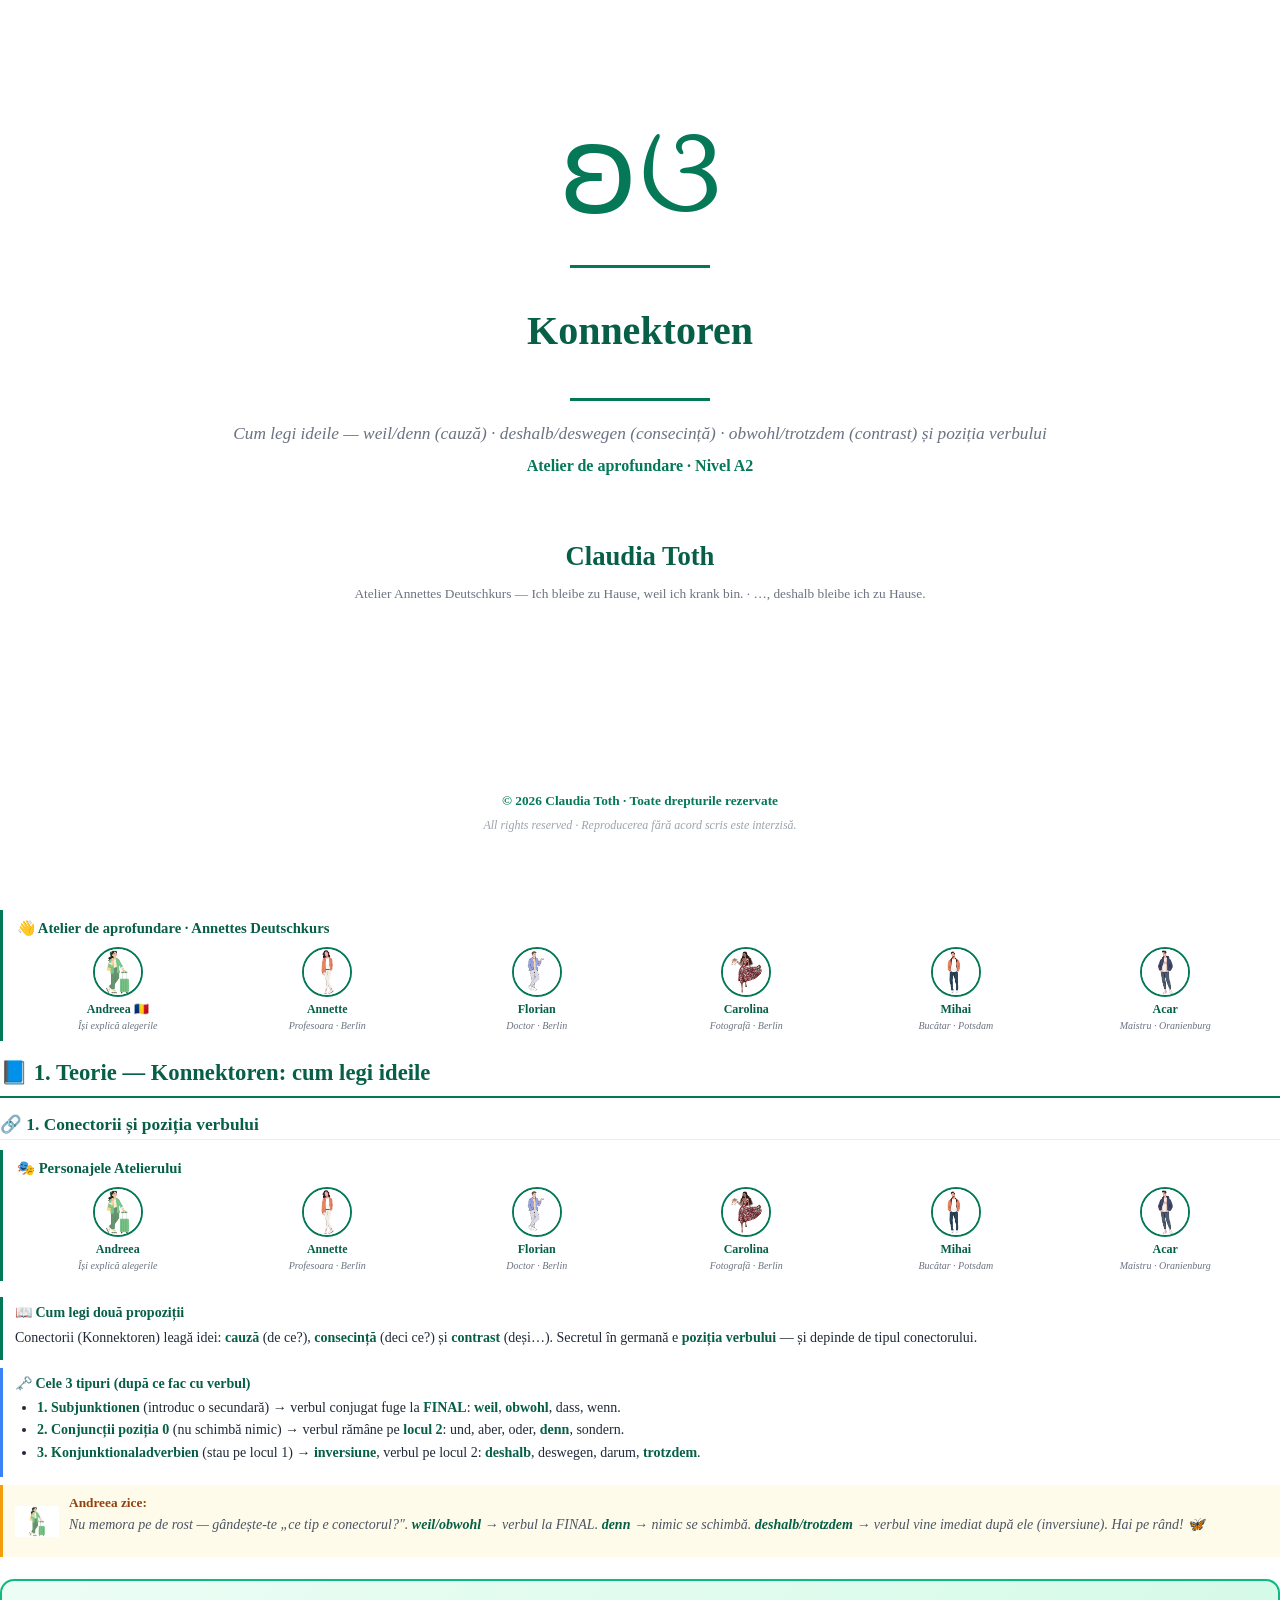
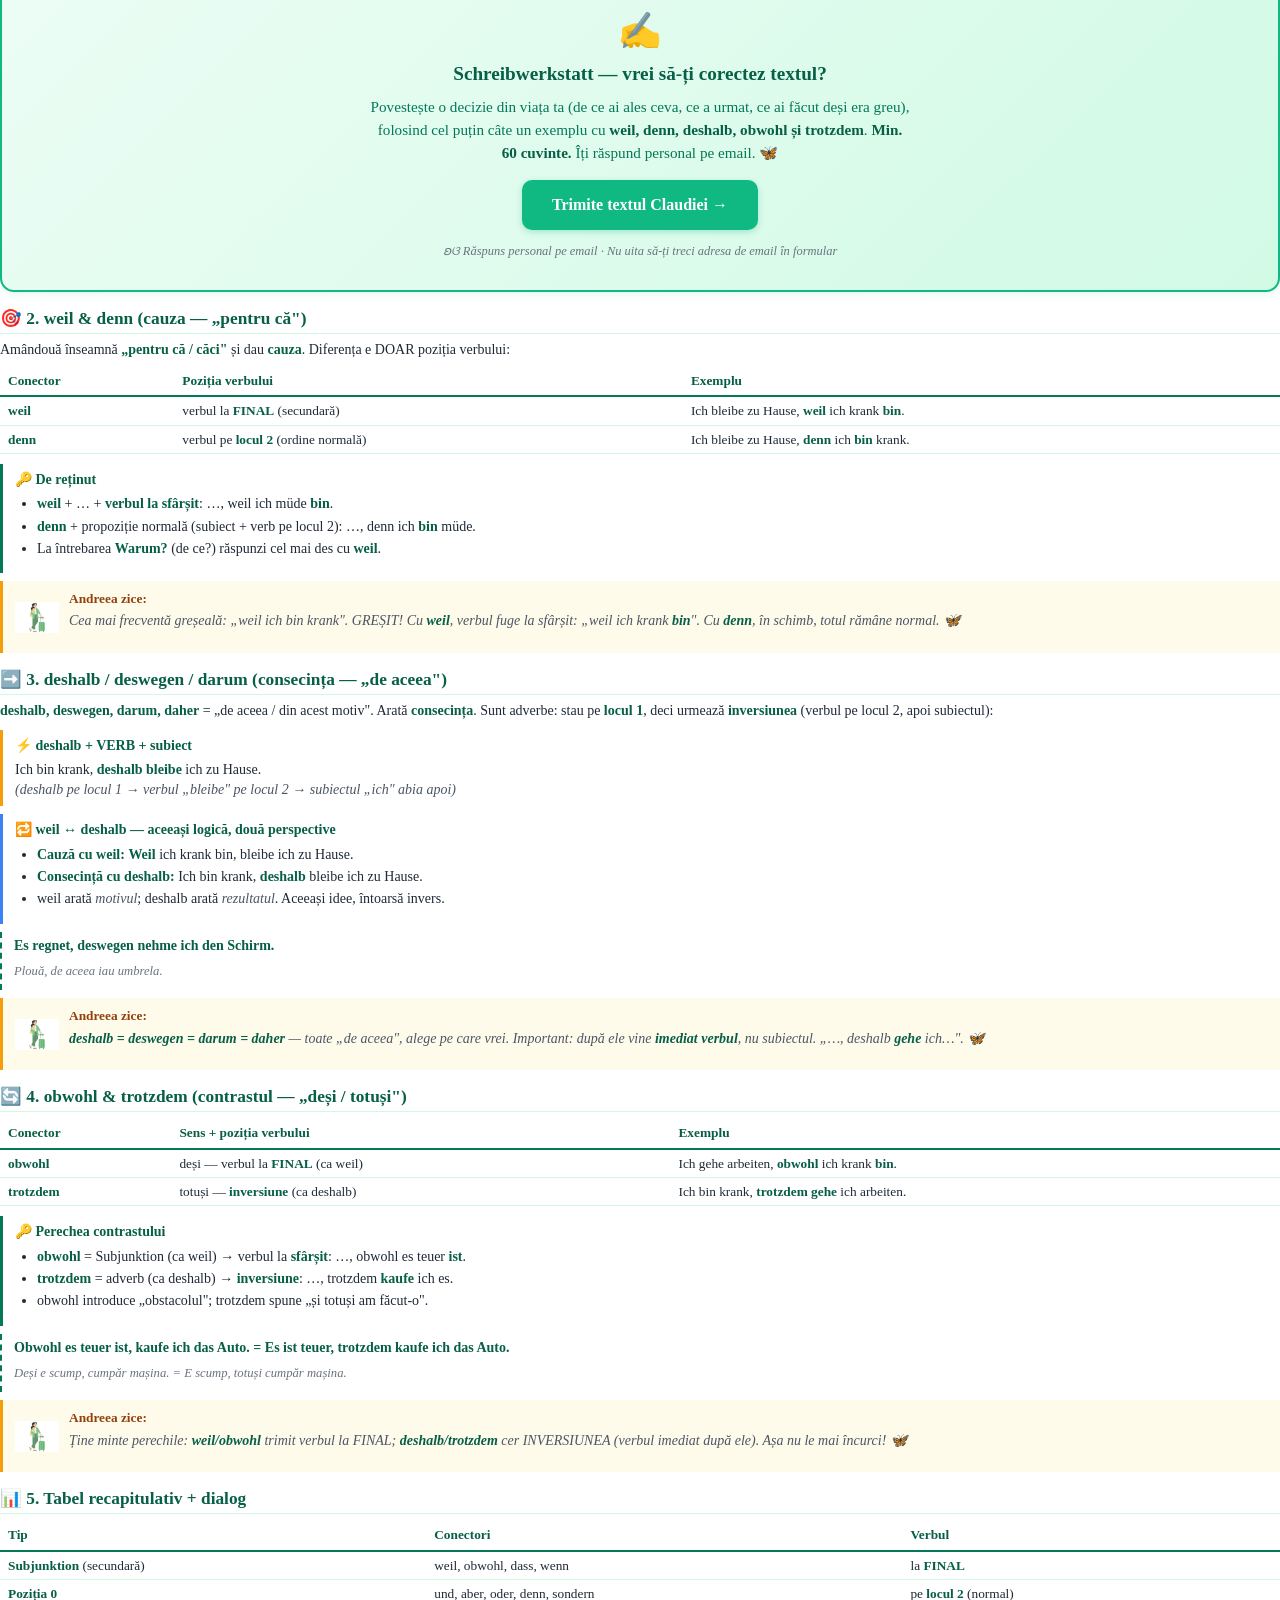
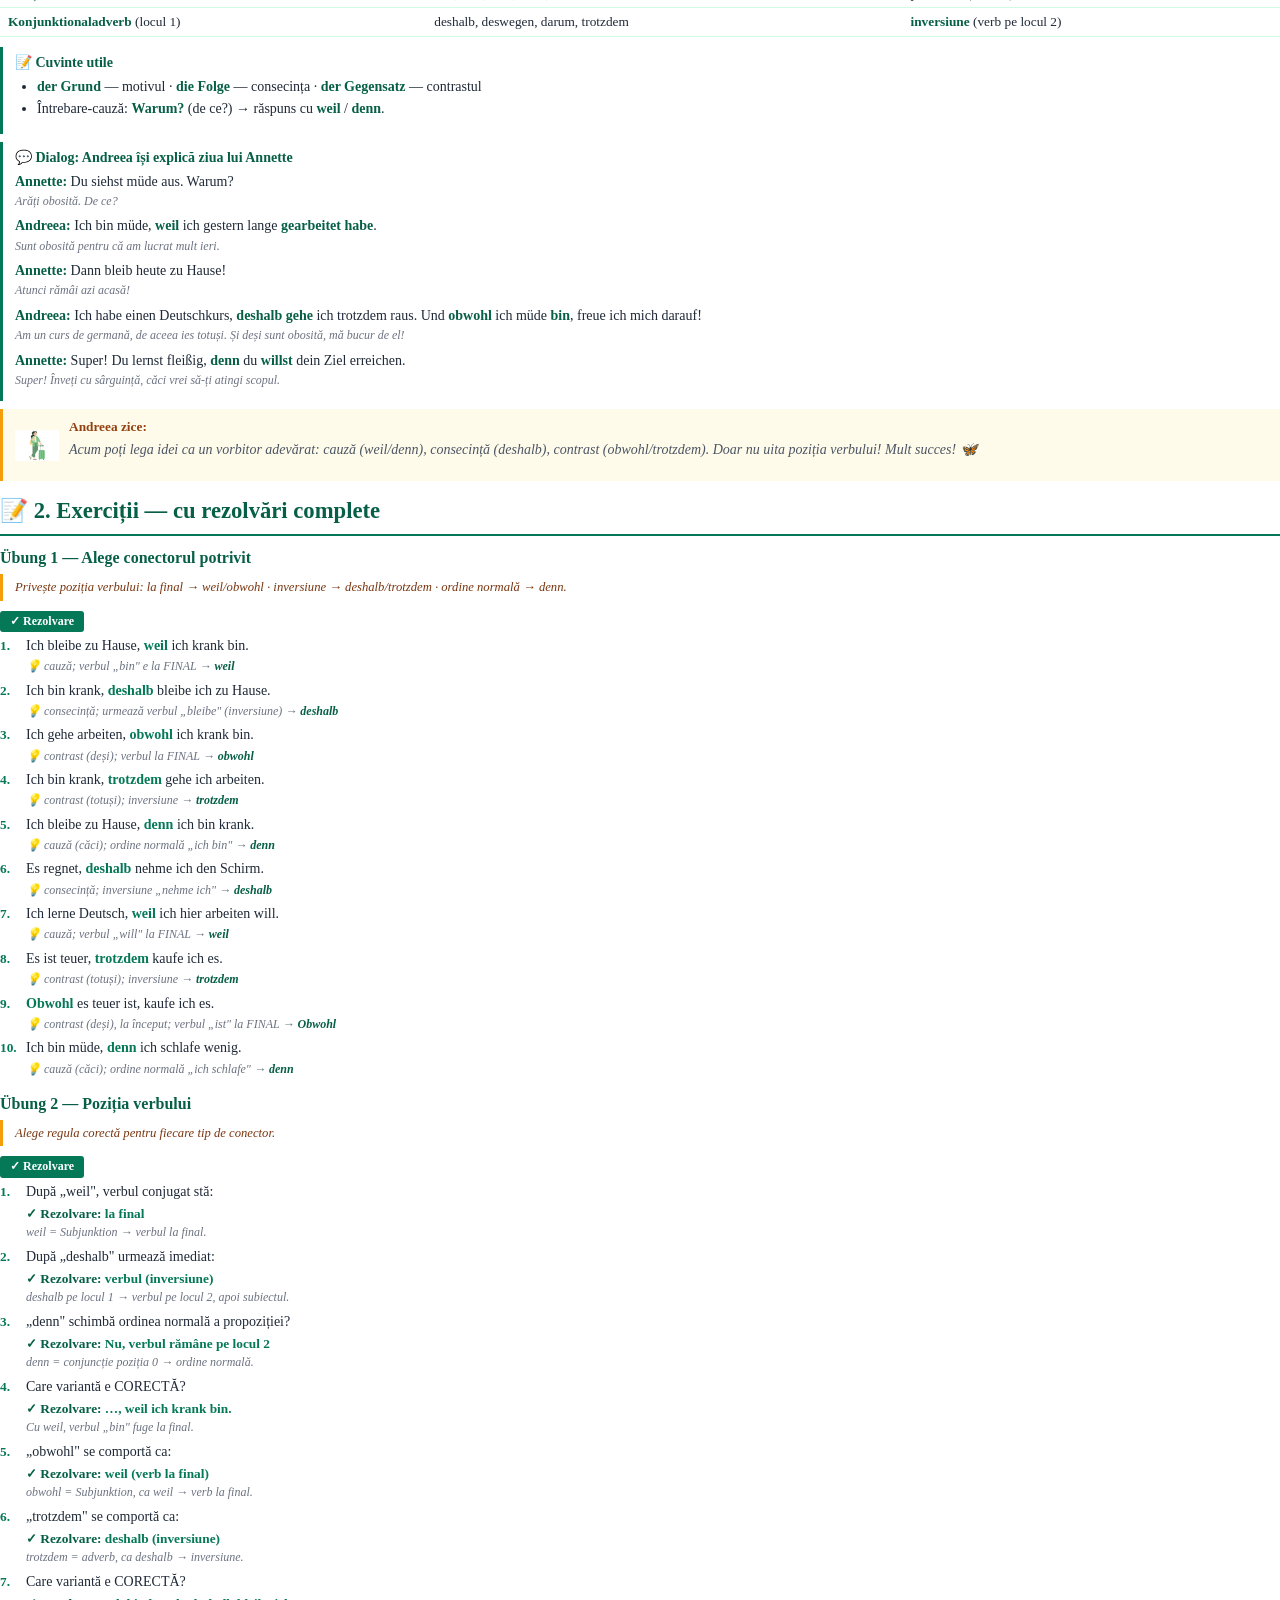
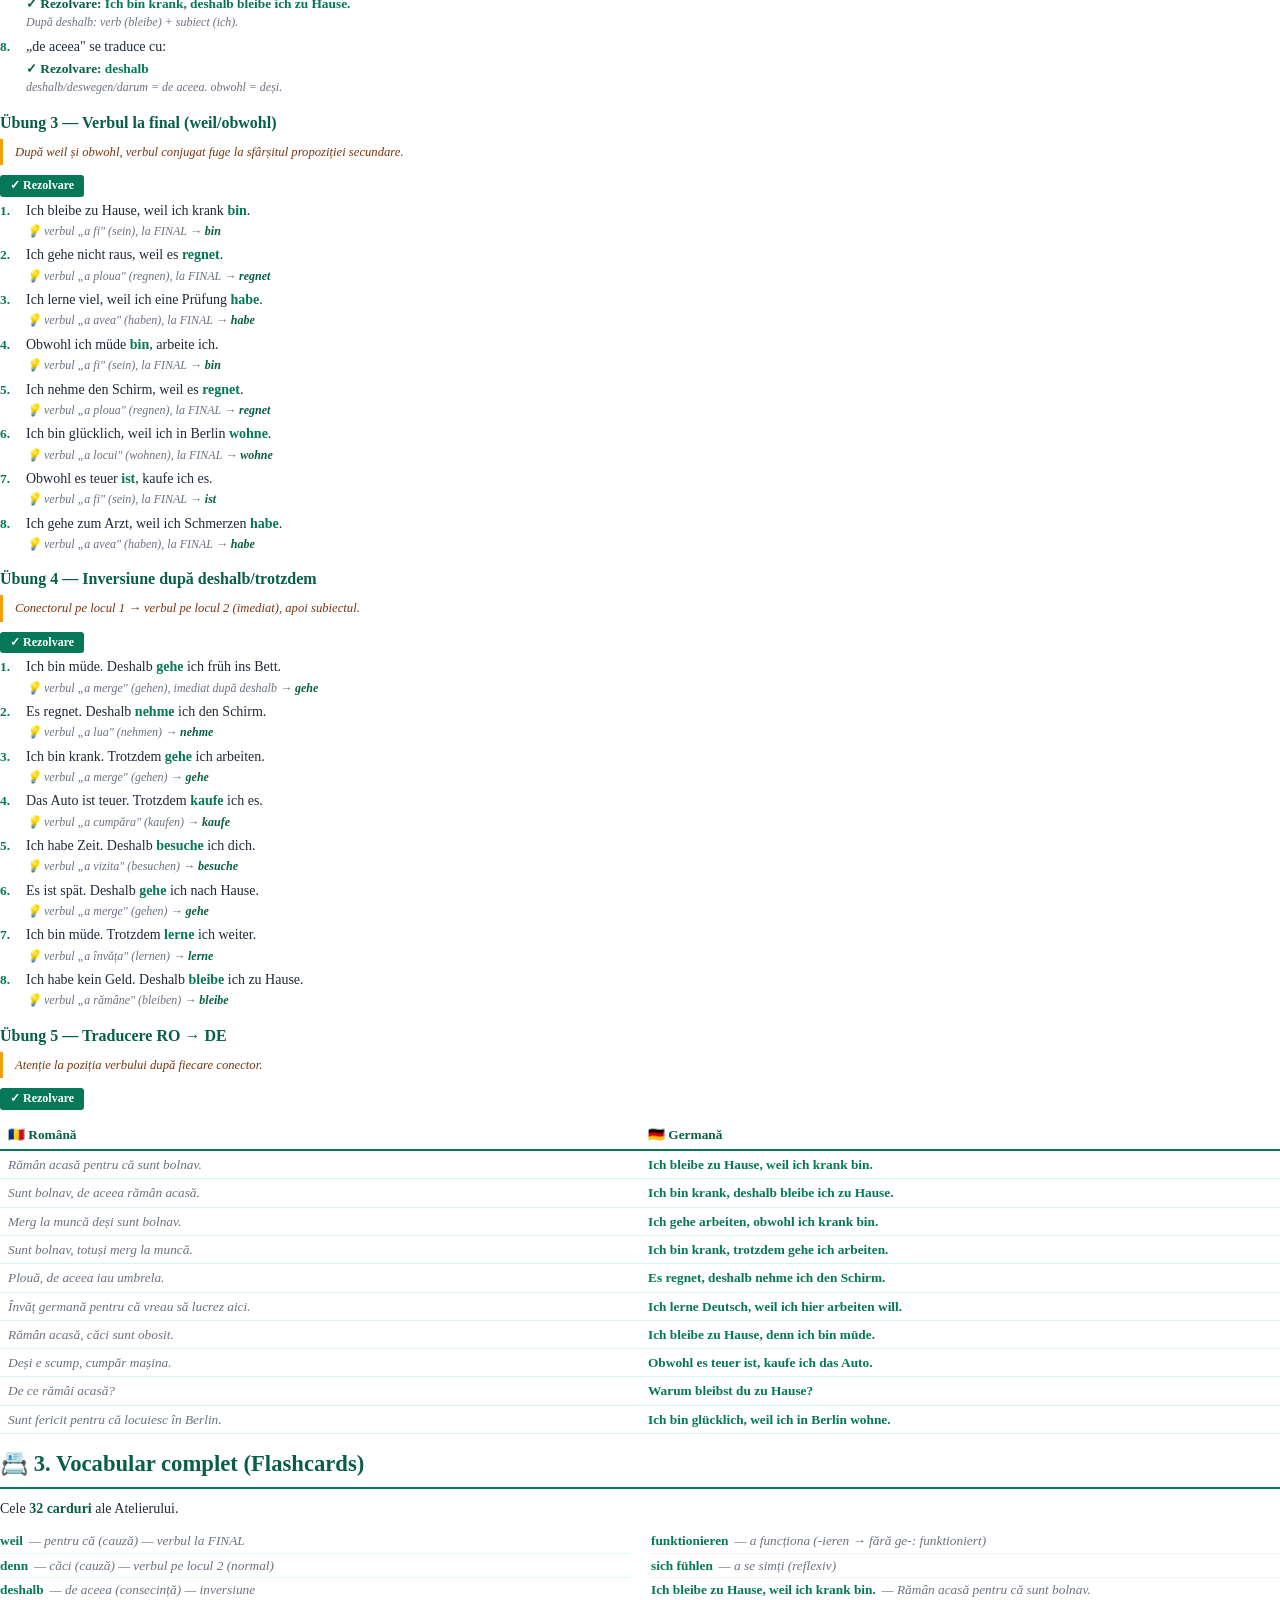
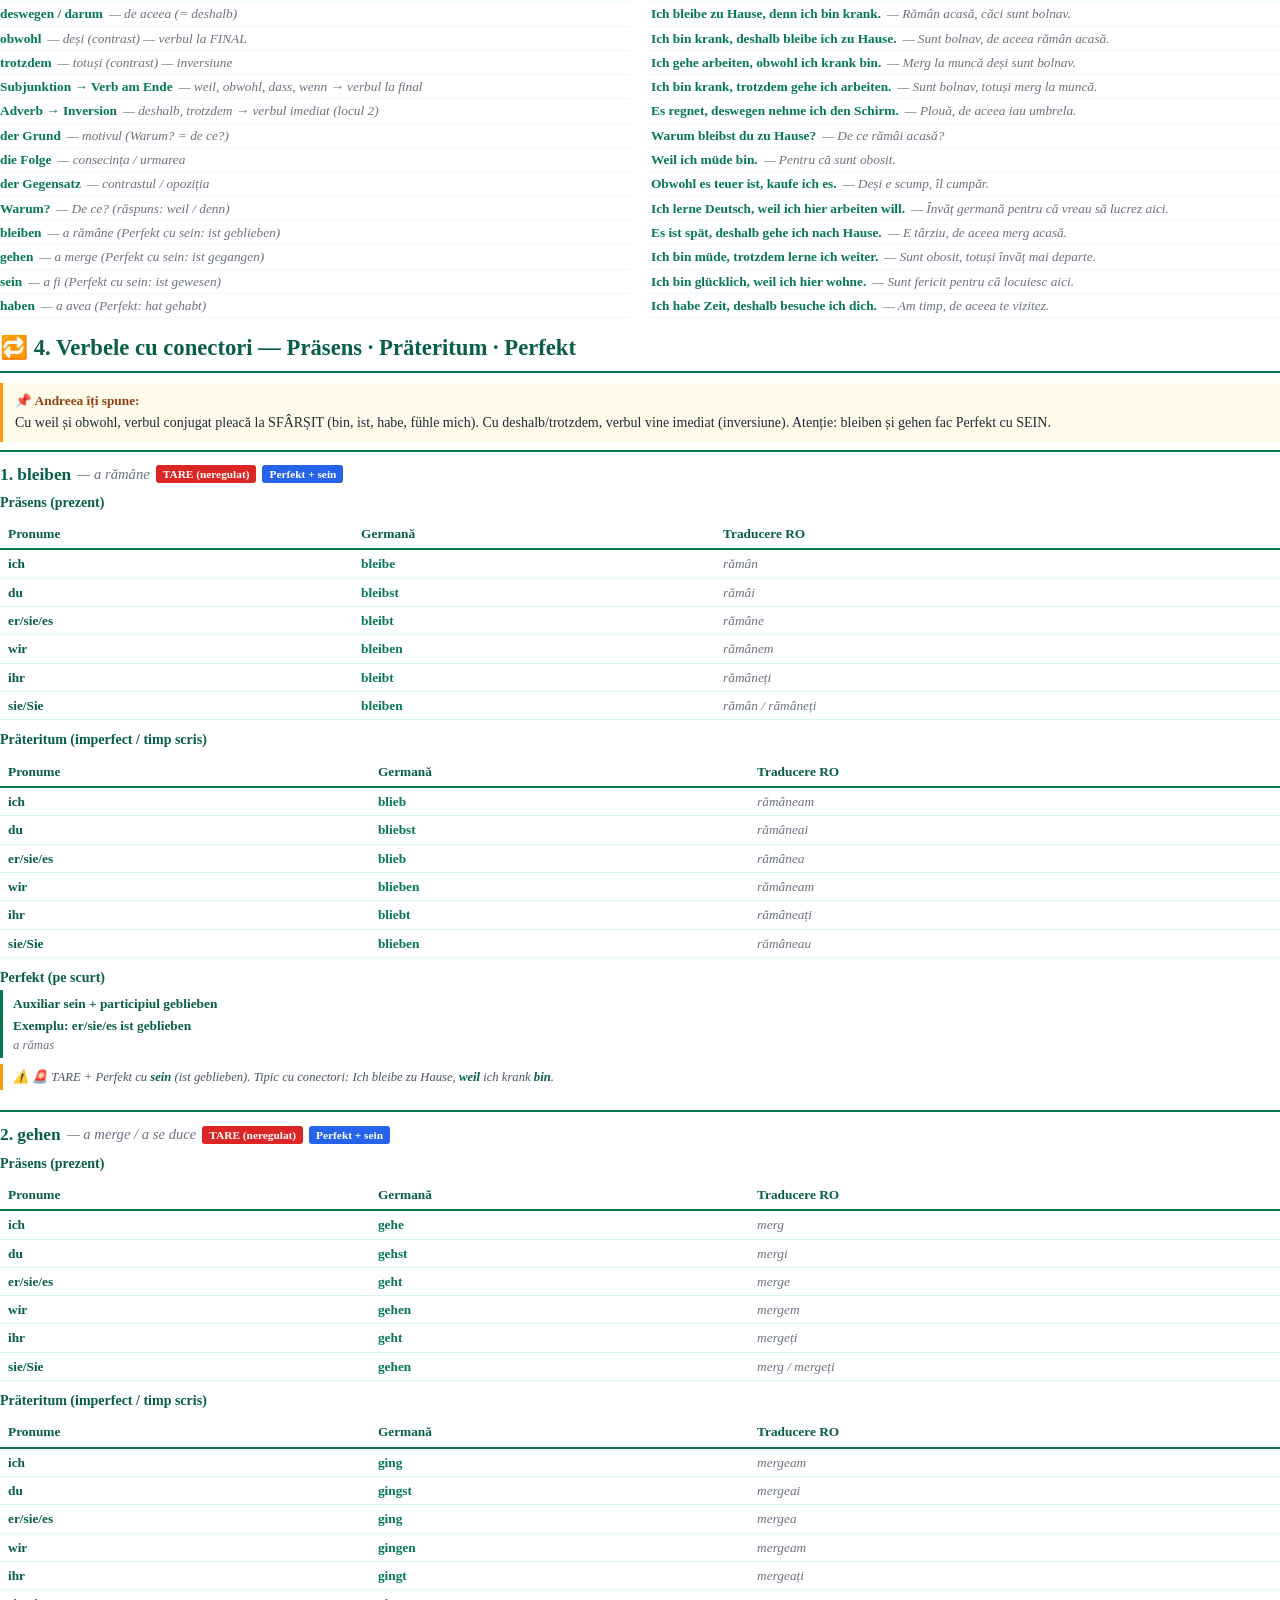
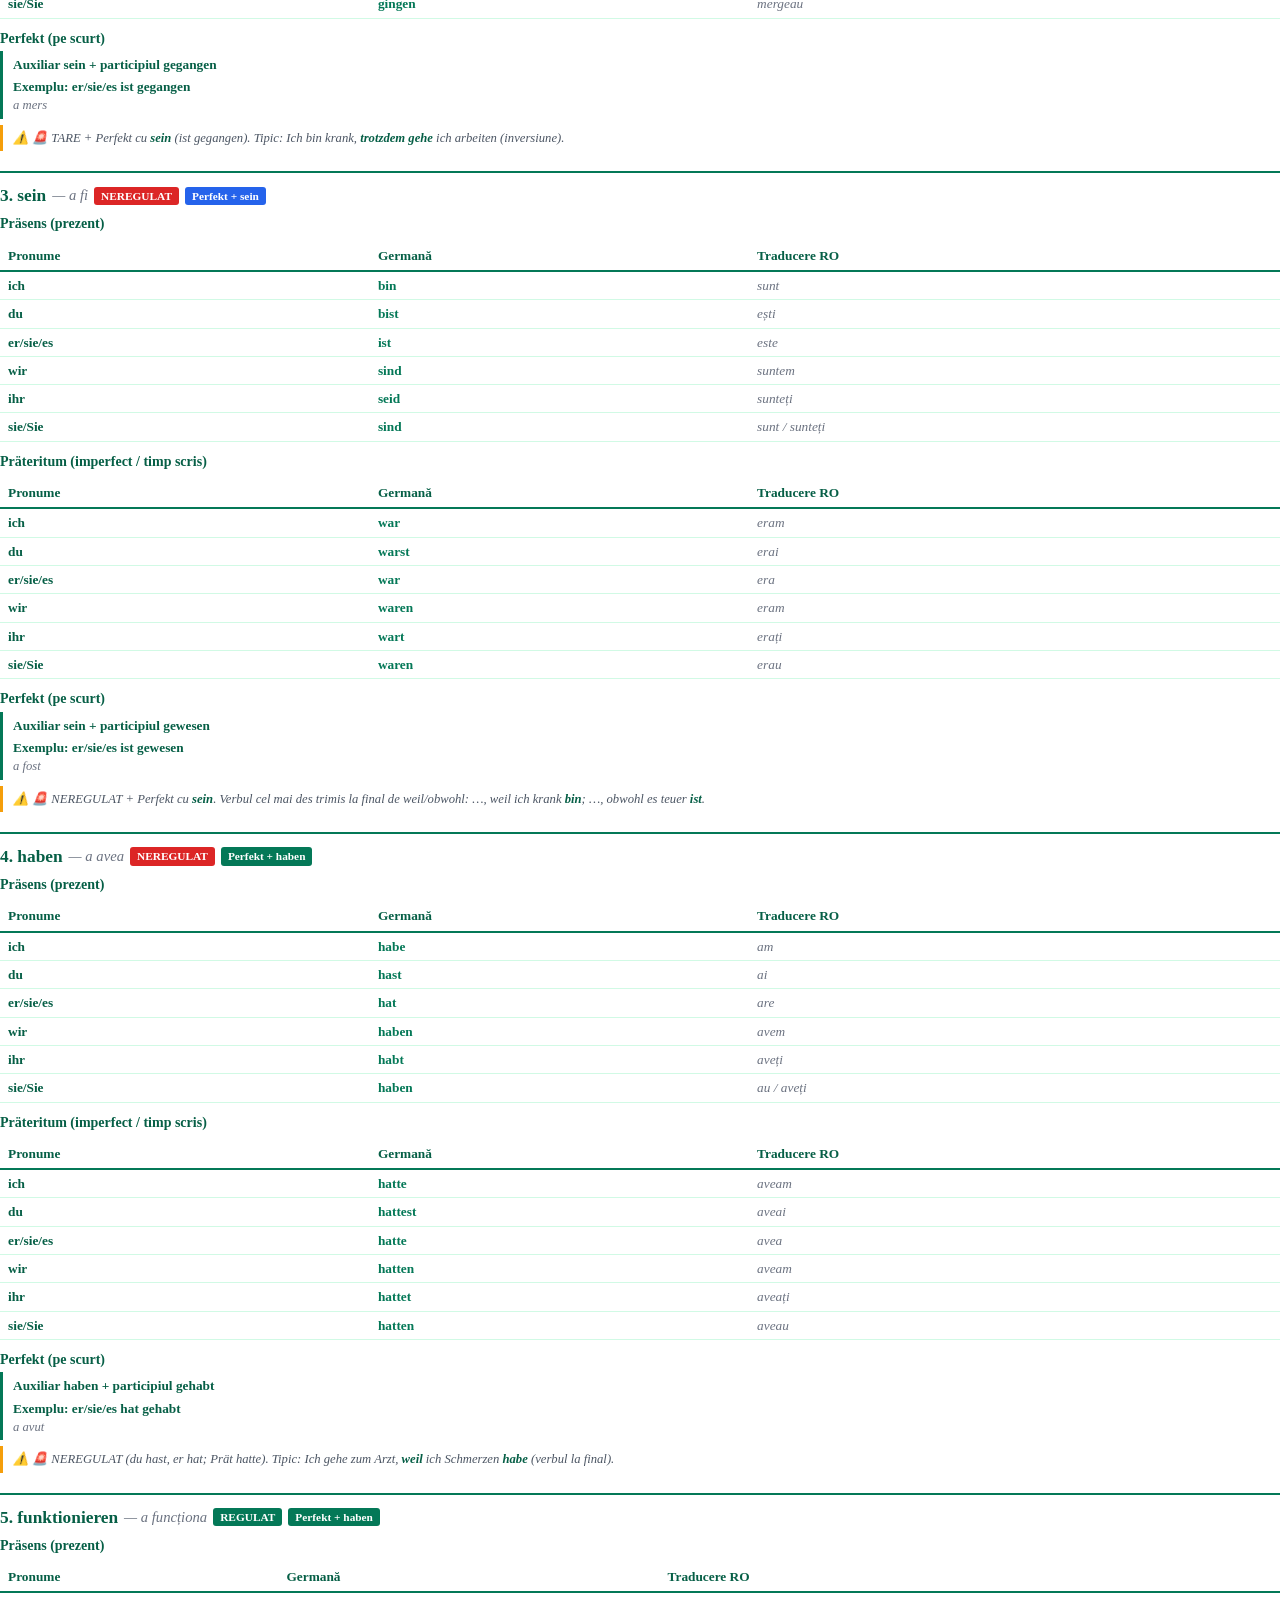
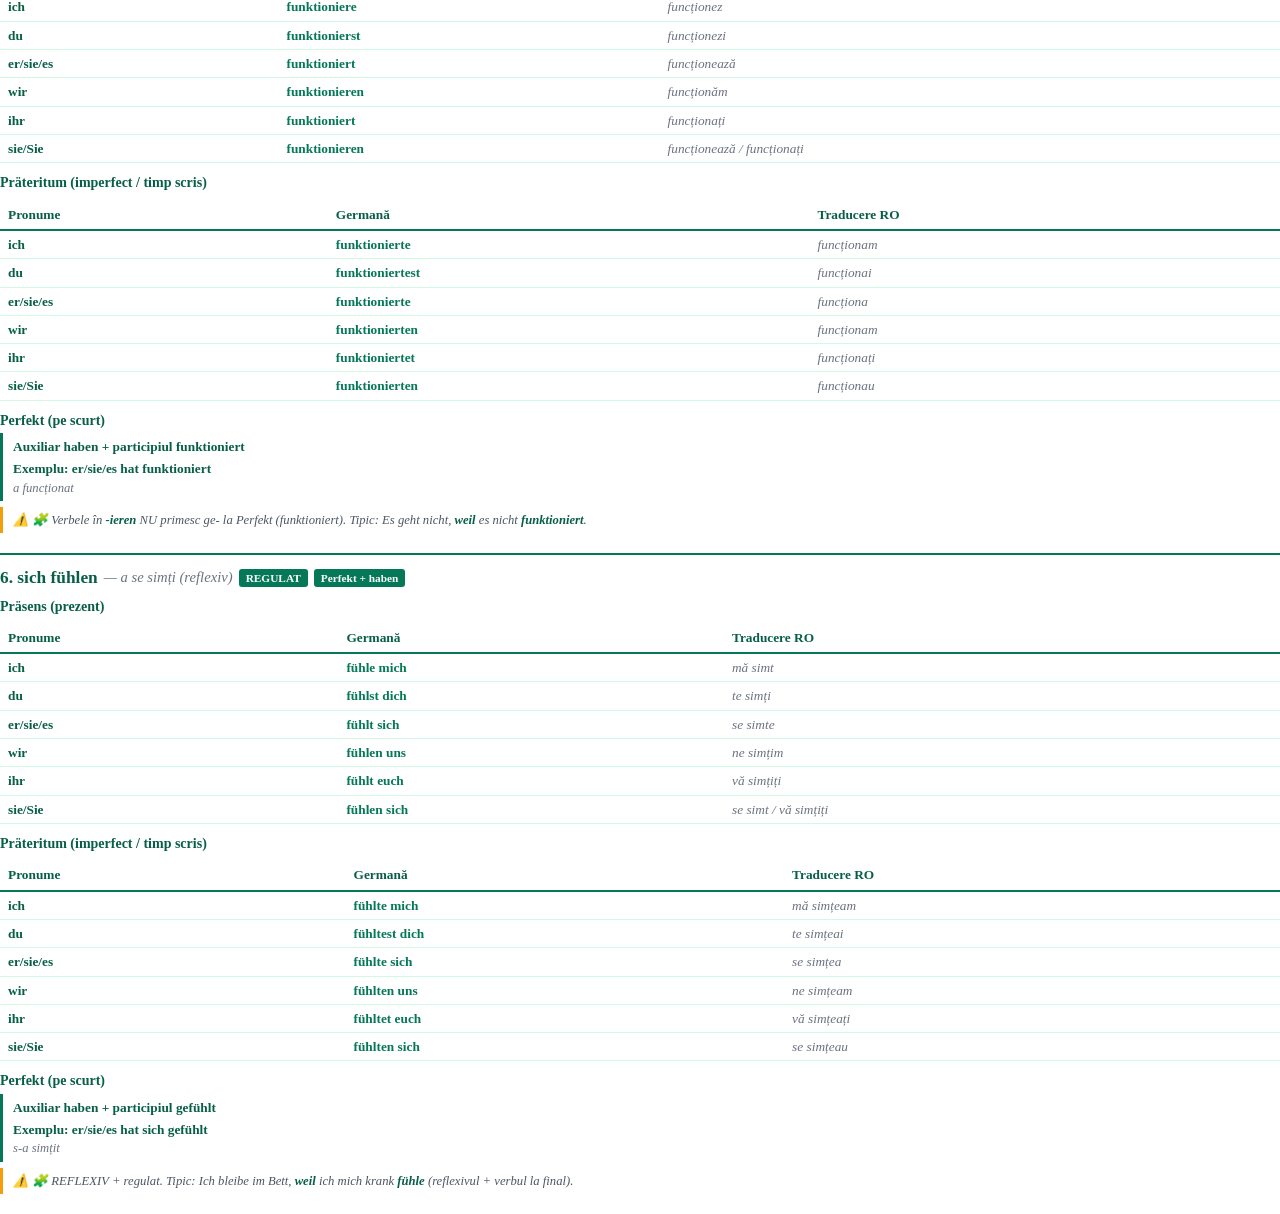
==== pdf.html @ 9357e131 "Atelier A2: Konnektoren - weil/denn/deshalb/obwohl/trotzdem Conectorii si pozitia verbului: weil/obw" ====
<!DOCTYPE html>
<html lang="ro">
<head>
    <meta charset="UTF-8">
    <meta name="robots" content="noindex, nofollow">
    <title>Atelier A2: Konnektoren · Claudia Toth</title>
    <style>
        /* ============================================
           PDF MODEL TV1 — Claudia Toth
           ============================================ */
        @page {
            size: A4;
            margin: 22mm 18mm 22mm 18mm;
            @bottom-center {
                content: "ʚଓ Claudia Toth · Atelier: Konnektoren · Nivel A2 · © 2026 — Toate drepturile rezervate · pag. " counter(page) " / " counter(pages);
                font-size: 8.5pt;
                color: #047857;
                font-family: 'Georgia', 'Times New Roman', serif;
            }
        }
        @page :first {
            margin: 0;
            @bottom-center { content: ""; }
        }

        * { box-sizing: border-box; margin: 0; padding: 0; }
        body {
            font-family: 'Georgia', 'Times New Roman', serif;
            color: #1f2937;
            line-height: 1.45;
            font-size: 10.5pt;
            -webkit-print-color-adjust: exact;
            print-color-adjust: exact;
        }

        /* ===== COVER ===== */
        .cover {
            width: 100%;
            min-height: 100vh;
            padding: 80px 60px 60px;
            text-align: center;
            display: flex;
            flex-direction: column;
            align-items: center;
            justify-content: flex-start;
            page-break-after: always;
        }
        .cover-symbol {
            font-size: 90pt;
            color: #047857;
            line-height: 1;
            margin: 30px 0 15px;
            font-family: 'Segoe UI Emoji', 'Segoe UI', sans-serif;
        }
        /* ===== CAST GRID — personaje (poze 50×50, NU mai mari!) — regula 15 AGENTS-README ===== */
        .cast-banner { border-left: 3px solid #047857; padding: 8px 14px; margin: 10px 0 16px; page-break-inside: avoid; }
        .cast-banner h4 { color: #065f46; font-size: 11pt; margin-bottom: 8px; }
        .cast-grid { display: grid; grid-template-columns: repeat(6, 1fr); gap: 8px; }
        .cast-card { text-align: center; font-size: 8.5pt; page-break-inside: avoid; }
        .cast-card img { width: 50px; height: 50px; border-radius: 50%; object-fit: cover; display: block; margin: 0 auto 4px; border: 2px solid #047857; }
        .cast-card .name { color: #065f46; font-weight: bold; font-size: 9pt; display: block; }
        .cast-card .detail { color: #6b7280; font-style: italic; font-size: 7.5pt; display: block; }
        /* ===== ANDREEA NOTE AVATAR — 44×56px (regula 15 PERSONAJE) ===== */
        .andreea-note { display: flex; gap: 10px; align-items: flex-start; background: #fffbeb; border-left: 3px solid #f59e0b; padding: 8px 12px; margin: 8px 0; page-break-inside: avoid; }
        .andreea-note-avatar { width: 44px; height: 56px; object-fit: contain; flex-shrink: 0; }
        .andreea-note-content { flex: 1; }
        .andreea-note-content .speaker { font-weight: bold; color: #92400e; font-size: 10pt; margin-bottom: 3px; }
        .andreea-note-content .text { color: #78350f; font-size: 9.5pt; font-style: italic; line-height: 1.5; }
        .cover-divider {
            width: 140px;
            height: 3px;
            background: #047857;
            margin: 20px 0;
            border: none;
        }
        .cover-title {
            font-size: 30pt;
            color: #065f46;
            font-weight: bold;
            margin: 14px 0 18px;
            font-family: 'Georgia', serif;
        }
        .cover-subtitle {
            font-size: 13pt;
            color: #6b7280;
            font-style: italic;
            margin-bottom: 8px;
        }
        .cover-level {
            font-size: 12pt;
            color: #047857;
            font-weight: bold;
            margin-bottom: 60px;
        }
        .cover-author {
            font-size: 20pt;
            color: #065f46;
            font-weight: bold;
            margin-bottom: 8px;
        }
        .cover-series {
            font-size: 10pt;
            color: #6b7280;
            margin-bottom: 80px;
        }
        .cover-copyright {
            margin-top: auto;
            font-size: 10pt;
            color: #047857;
            font-weight: 600;
        }
        .cover-notice {
            font-size: 9pt;
            color: #9ca3af;
            font-style: italic;
            margin-top: 6px;
        }

        /* ===== CONTENT PAGES (print-friendly: minimum ink) ===== */
        .content { padding: 0; }
        h1.chapter {
            color: #065f46;
            background: transparent;
            padding: 0 0 6px 0;
            font-size: 17pt;
            margin: 14px 0 10px;
            border-bottom: 2px solid #047857;
            font-family: 'Georgia', serif;
            page-break-after: avoid;
        }
        h2.sub-chapter {
            color: #065f46;
            font-size: 13pt;
            margin: 14px 0 6px;
            padding-bottom: 2px;
            border-bottom: 1px solid #d1fae5;
            font-family: 'Georgia', serif;
            page-break-after: avoid;
        }
        h3.section-h {
            color: #047857;
            font-size: 11.5pt;
            margin: 10px 0 5px;
            font-family: 'Georgia', serif;
            page-break-after: avoid;
        }
        p { margin-bottom: 6px; }
        strong { color: #065f46; }
        em { color: #4b5563; font-style: italic; }
        ul, ol { margin: 4px 0 8px 22px; }
        li { margin-bottom: 2px; }

        /* Boxes (border-left only — economic la print) */
        .theory-box {
            background: transparent;
            border-left: 3px solid #047857;
            padding: 6px 12px;
            margin: 8px 0;
            page-break-inside: avoid;
        }
        .theory-box h4 {
            color: #065f46;
            font-size: 10.5pt;
            margin-bottom: 4px;
        }
        .info-box { border-left-color: #3b82f6; }
        .warn-box { border-left-color: #f59e0b; }
        .example-box {
            border-left: 2px dashed #047857;
            padding: 4px 12px;
            margin: 4px 0;
            page-break-inside: avoid;
        }
        .example-box .de { color: #065f46; font-weight: 600; }
        .example-box .ro { color: #6b7280; font-style: italic; font-size: 9.5pt; margin-top: 1px; }

        /* Tables (header alb cu border verde — economie de cerneală) */
        table {
            width: 100%;
            border-collapse: collapse;
            margin: 6px 0 10px;
            font-size: 10pt;
            page-break-inside: avoid;
        }
        table thead { background: transparent; }
        table th {
            padding: 5px 8px;
            text-align: left;
            font-weight: bold;
            color: #065f46;
            border-bottom: 2px solid #047857;
        }
        table td {
            padding: 4px 8px;
            border-bottom: 1px solid #d1fae5;
            vertical-align: top;
        }
        table tr:nth-child(even) td { background: transparent; }
        td.verb { color: #047857; font-weight: bold; }
        td.ro-text { color: #6b7280; font-style: italic; }
        .ro-translation { display: block; color: #6b7280; font-style: italic; font-size: 9pt; margin-top: 1px; }

        /* Dialog (minimalist — fără fundal colorat) */
        .dialog-line {
            padding: 4px 12px;
            margin-bottom: 3px;
            page-break-inside: avoid;
        }
        .dialog-line.left { border-left: 3px solid #3b82f6; }
        .dialog-line.right { border-left: 3px solid #047857; }
        .dialog-line .speaker { font-weight: bold; }
        .dialog-line .ro { color: #6b7280; font-style: italic; font-size: 9.5pt; margin-top: 2px; }

        /* Exercise blocks */
        .ex-block {
            margin-bottom: 14px;
            page-break-inside: avoid;
        }
        .ex-block h3 { color: #065f46; font-size: 12pt; margin-bottom: 5px; }
        .ex-block .instruction {
            border-left: 3px solid #f59e0b;
            padding: 4px 12px;
            margin-bottom: 6px;
            font-size: 9.5pt;
            color: #78350f;
            font-style: italic;
        }
        .rezolvare-banner {
            display: inline-block;
            background: #047857;
            color: white;
            padding: 2px 10px;
            border-radius: 3px;
            font-size: 9pt;
            font-weight: bold;
            margin: 4px 0;
            -webkit-print-color-adjust: exact;
            print-color-adjust: exact;
        }
        .ex-item {
            display: flex;
            gap: 8px;
            margin-bottom: 5px;
            align-items: flex-start;
        }
        .ex-num {
            color: #047857;
            font-weight: bold;
            font-size: 10pt;
            flex-shrink: 0;
            min-width: 18px;
        }
        .ex-num::after { content: "."; }
        .ex-body { flex: 1; }
        .ex-q { margin-bottom: 2px; }
        .ex-a {
            color: #047857;
            font-weight: bold;
            font-size: 10pt;
            margin-top: 2px;
        }
        .ex-a::before { content: "✓ Rezolvare: "; color: #065f46; }
        .ex-explanation { color: #6b7280; font-size: 9pt; font-style: italic; margin-top: 1px; }

        /* Flashcard list (compact 2-col) */
        .flashcards-grid {
            columns: 2;
            column-gap: 22px;
            margin-top: 8px;
        }
        .fc-row {
            break-inside: avoid;
            padding: 2px 0;
            border-bottom: 1px dotted #d1fae5;
            font-size: 10pt;
        }
        .fc-row .de { color: #047857; font-weight: bold; }
        .fc-row .ro { color: #6b7280; font-style: italic; margin-left: 6px; }

        /* Verb conjugation cards (minimalist — fără chenar, doar border-top verde) */
        .verb-card {
            border-top: 2px solid #047857;
            padding: 10px 0 8px 0;
            margin-bottom: 12px;
            page-break-inside: avoid;
        }
        .verb-card .vh {
            display: flex;
            align-items: center;
            flex-wrap: wrap;
            gap: 6px;
            margin-bottom: 6px;
        }
        .verb-card .vh .name { font-size: 13pt; color: #065f46; font-weight: bold; }
        .verb-card .vh .ro { color: #6b7280; font-style: italic; font-size: 11pt; }
        .verb-card .vh .badge {
            display: inline-block;
            padding: 1px 7px;
            border-radius: 3px;
            font-size: 8.5pt;
            color: white;
            font-weight: bold;
            -webkit-print-color-adjust: exact;
            print-color-adjust: exact;
        }
        .verb-card .badge.strong { background: #dc2626; }
        .verb-card .badge.weak { background: #047857; }
        .verb-card .badge.sein { background: #2563eb; }
        .verb-card .badge.haben { background: #047857; }
        .verb-card h5 { color: #065f46; margin: 6px 0 2px; font-size: 10.5pt; }
        .verb-card .perfekt-box {
            border-left: 3px solid #047857;
            padding: 4px 10px;
            margin-top: 2px;
            font-size: 10pt;
        }
        .verb-card .perfekt-box .de { color: #065f46; font-weight: 600; }
        .verb-card .perfekt-box .ro { color: #6b7280; font-style: italic; font-size: 9.5pt; }
        .verb-card .note {
            font-size: 9.5pt;
            color: #4b5563;
            padding: 4px 10px;
            border-left: 3px solid #f59e0b;
            margin-top: 6px;
            font-style: italic;
        }

        /* Section spacer */
        .new-section { page-break-before: always; }
    </style>
</head>
<body>

<!-- ============================================
     COVER PAGE (page 1)
     ============================================ -->
<div class="cover">
    <div class="cover-symbol">ʚଓ</div>
    <hr class="cover-divider">
    <h1 class="cover-title">Konnektoren</h1>
    <hr class="cover-divider">
    <p class="cover-subtitle">Cum legi ideile — weil/denn (cauză) · deshalb/deswegen (consecință) · obwohl/trotzdem (contrast) și poziția verbului</p>
    <p class="cover-level">Atelier de aprofundare · Nivel A2</p>
    <p class="cover-author">Claudia Toth</p>
    <p class="cover-series">Atelier Annettes Deutschkurs — Ich bleibe zu Hause, weil ich krank bin. · …, deshalb bleibe ich zu Hause.</p>
    <div class="cover-copyright">
        © 2026 Claudia Toth · Toate drepturile rezervate
    </div>
    <p class="cover-notice">All rights reserved · Reproducerea fără acord scris este interzisă.</p>
</div>

<!-- ============================================
     CONTENT (filled dynamically by pdf-builder.js)
     ============================================ -->
<div id="pdf-content"></div>

<!-- Load data sources -->
<script src="theory.js"></script>
<script src="exercises.js"></script>
<script src="flashcards.js"></script>
<script src="verbs.js"></script>
<script src="final-test.js"></script>
<script src="pdf-builder.js"></script>

</body>
</html>
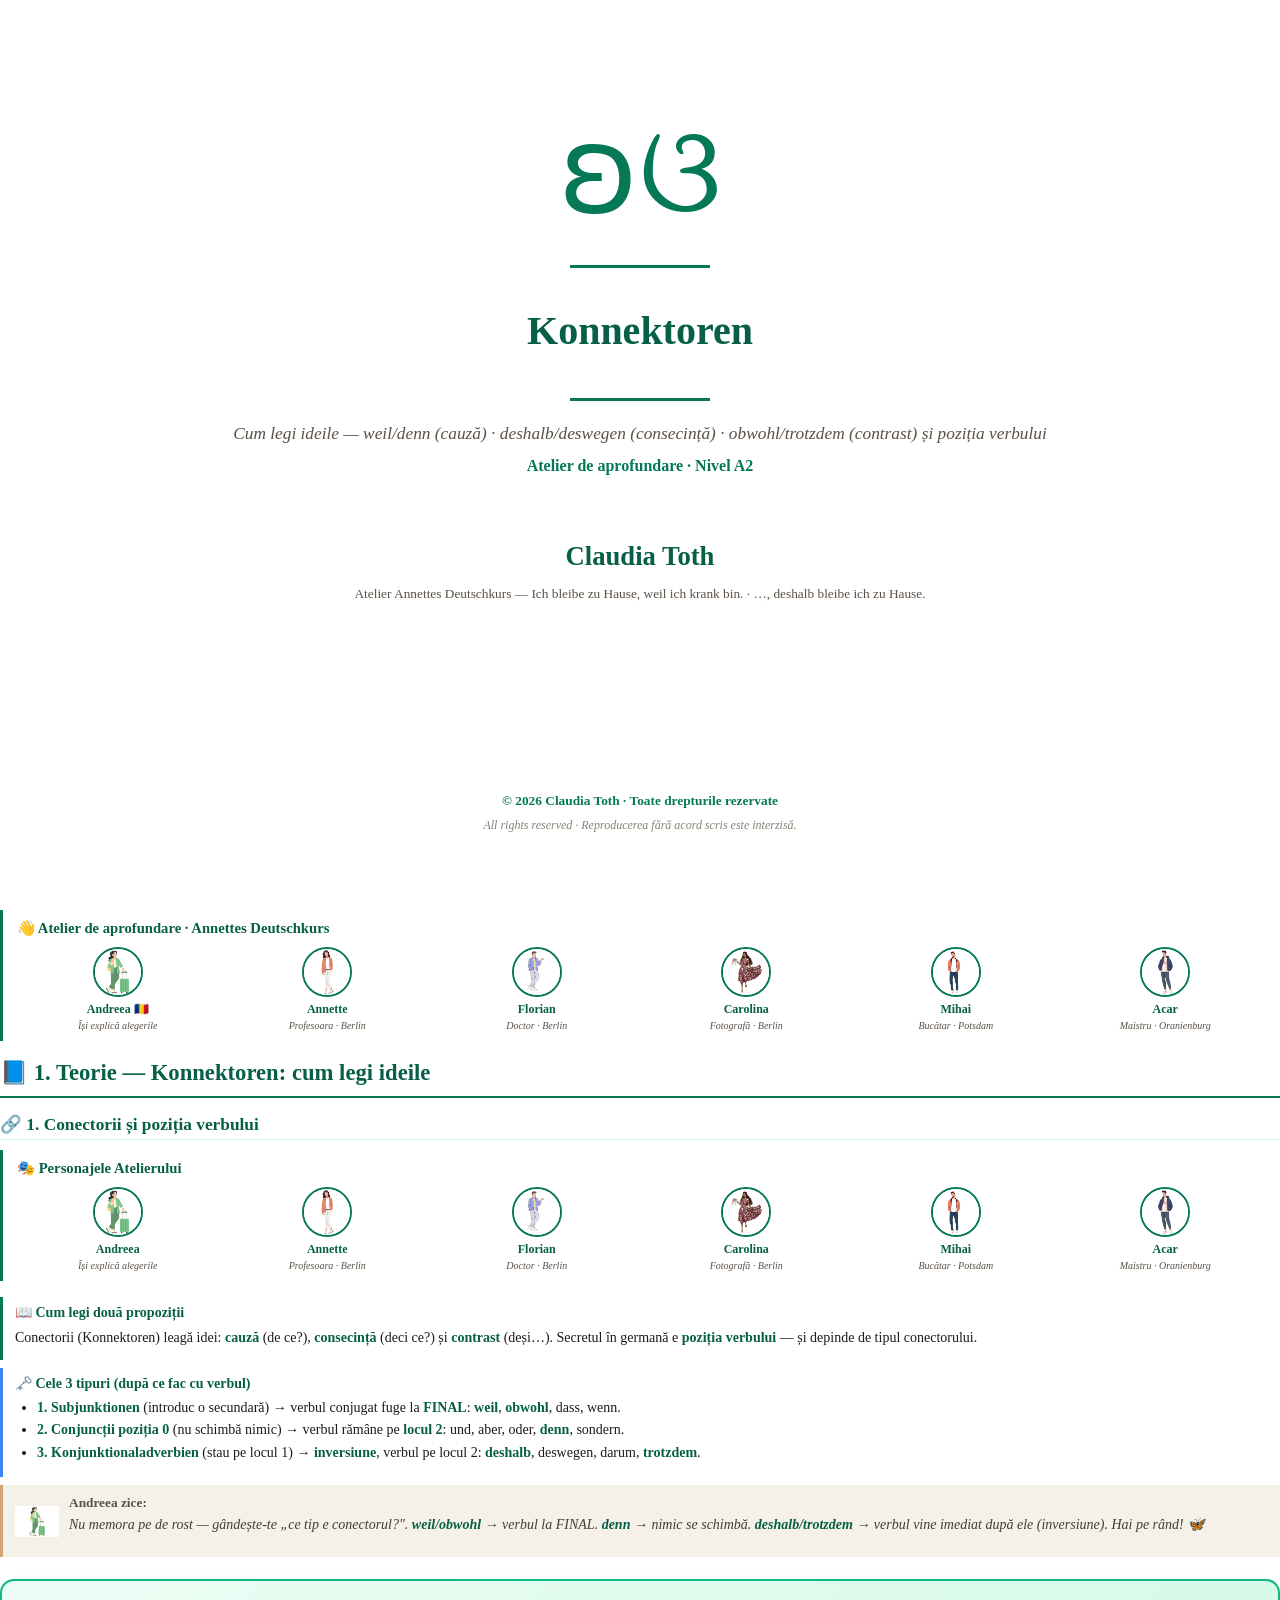
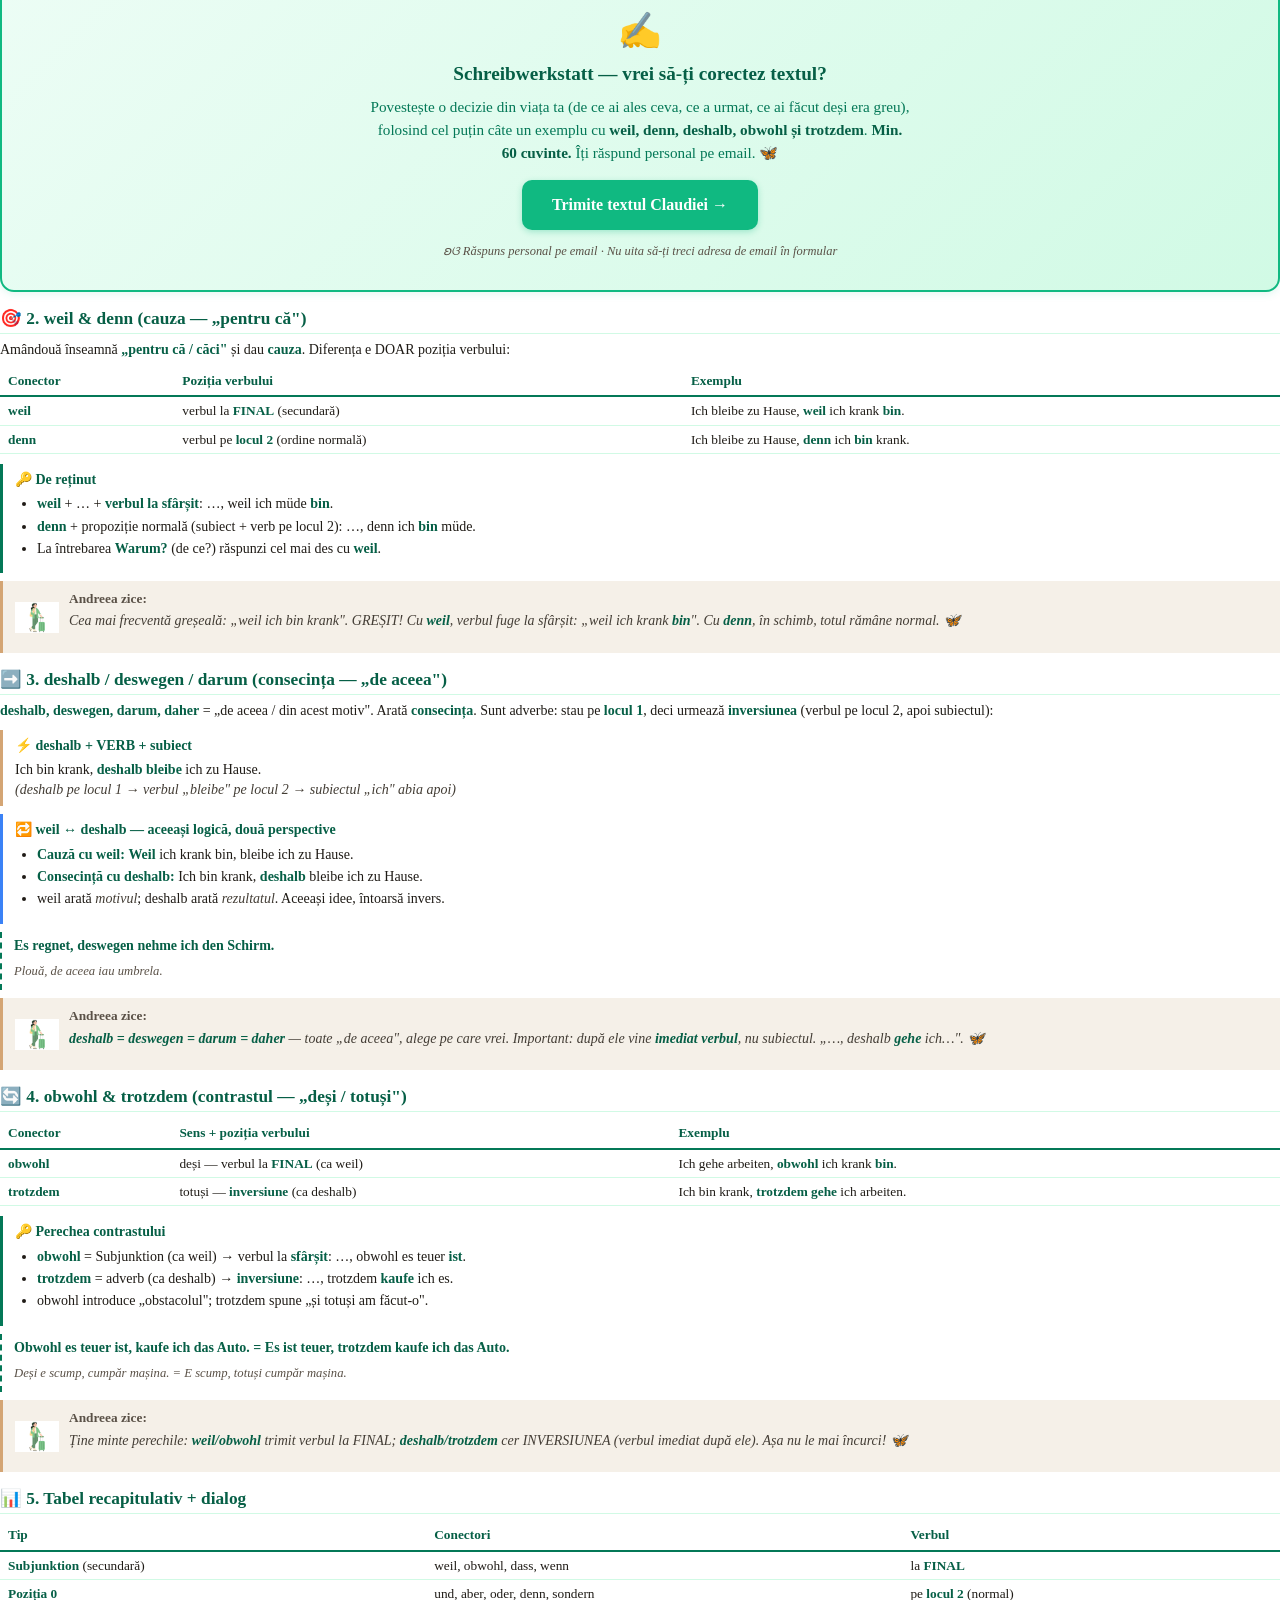
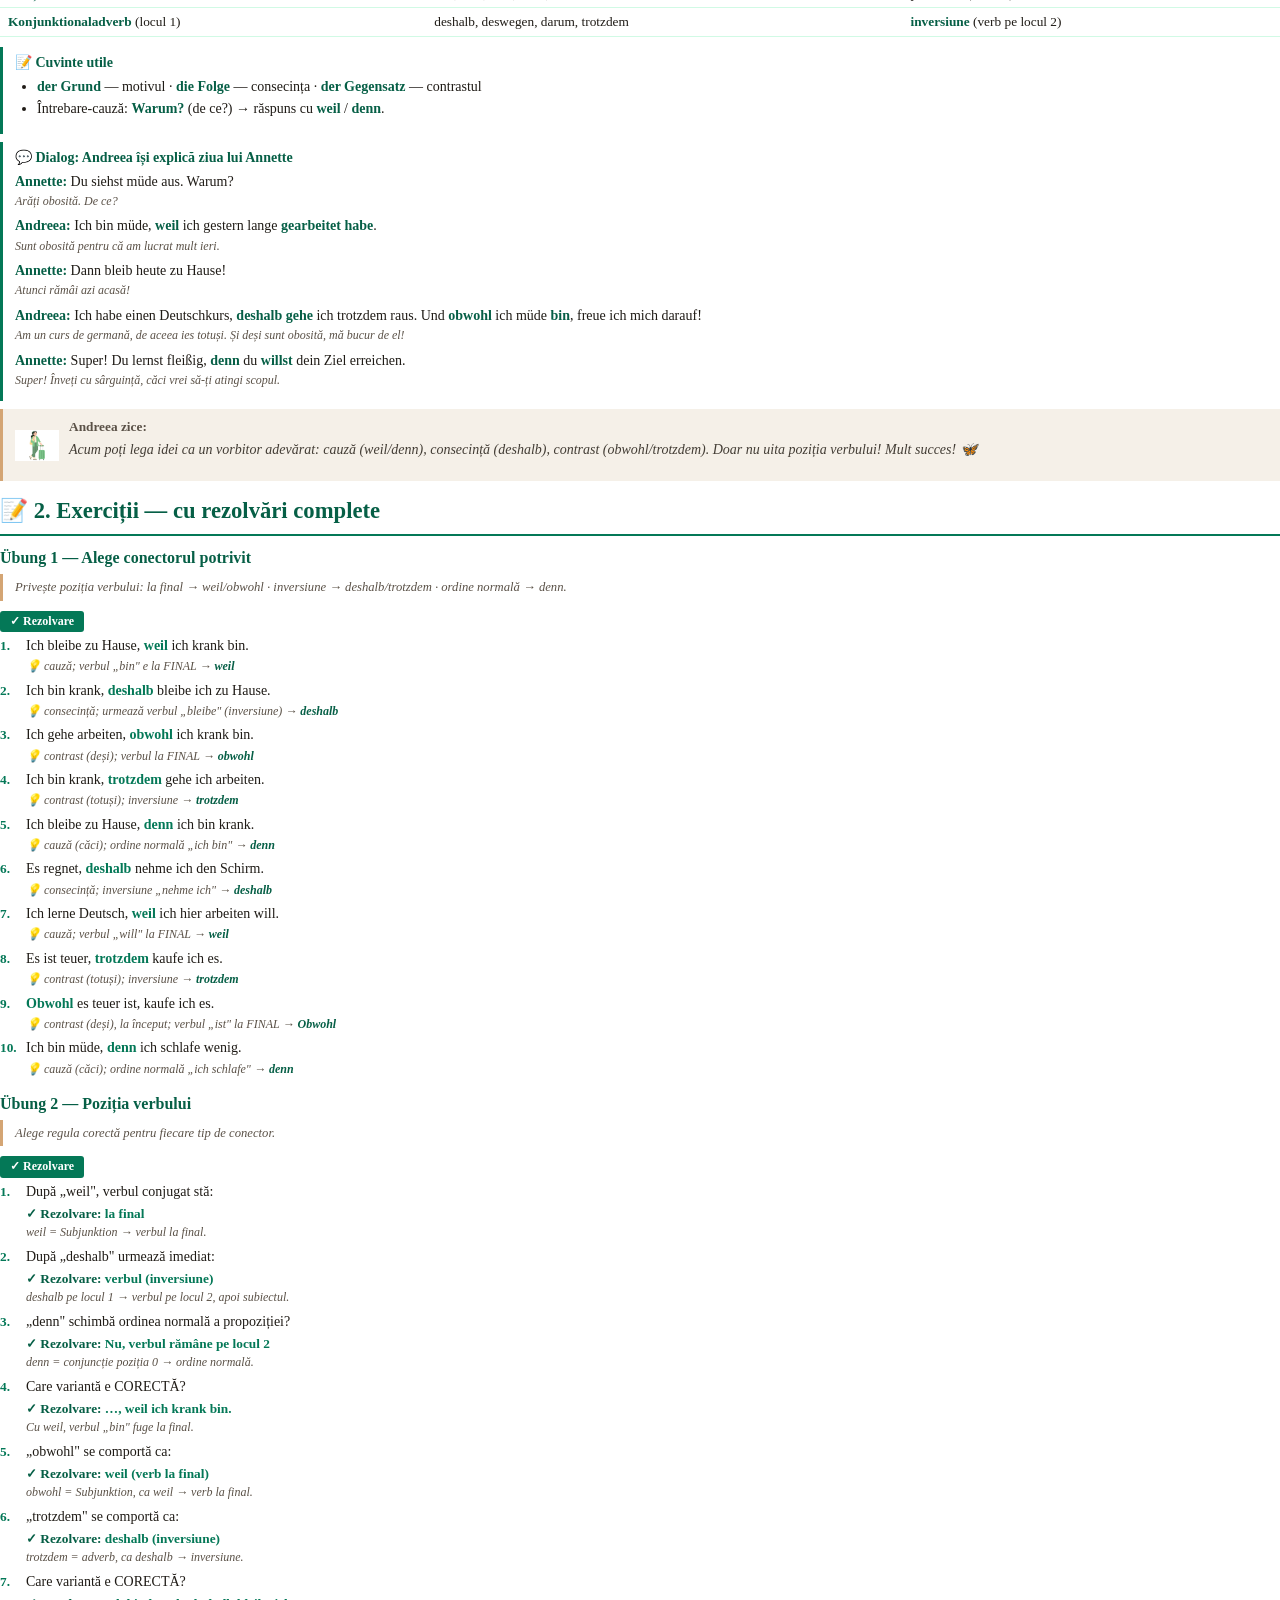
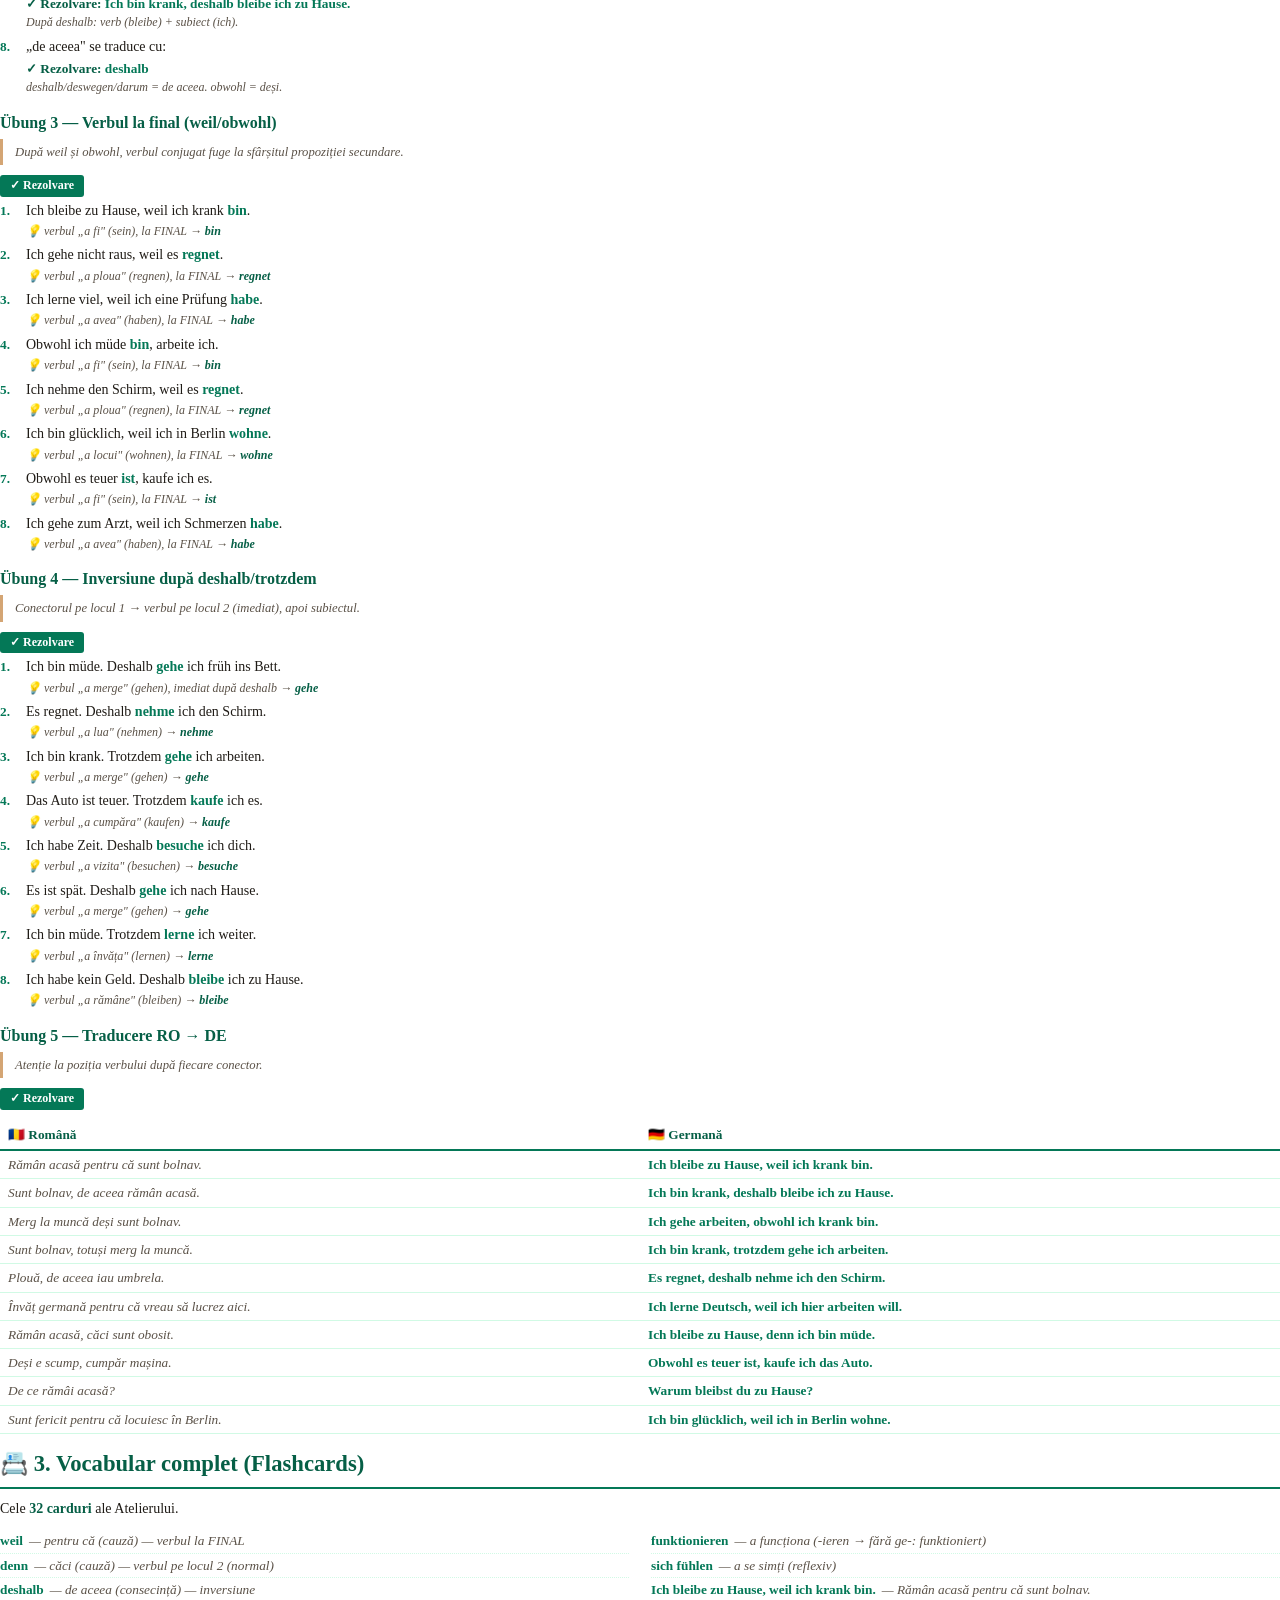
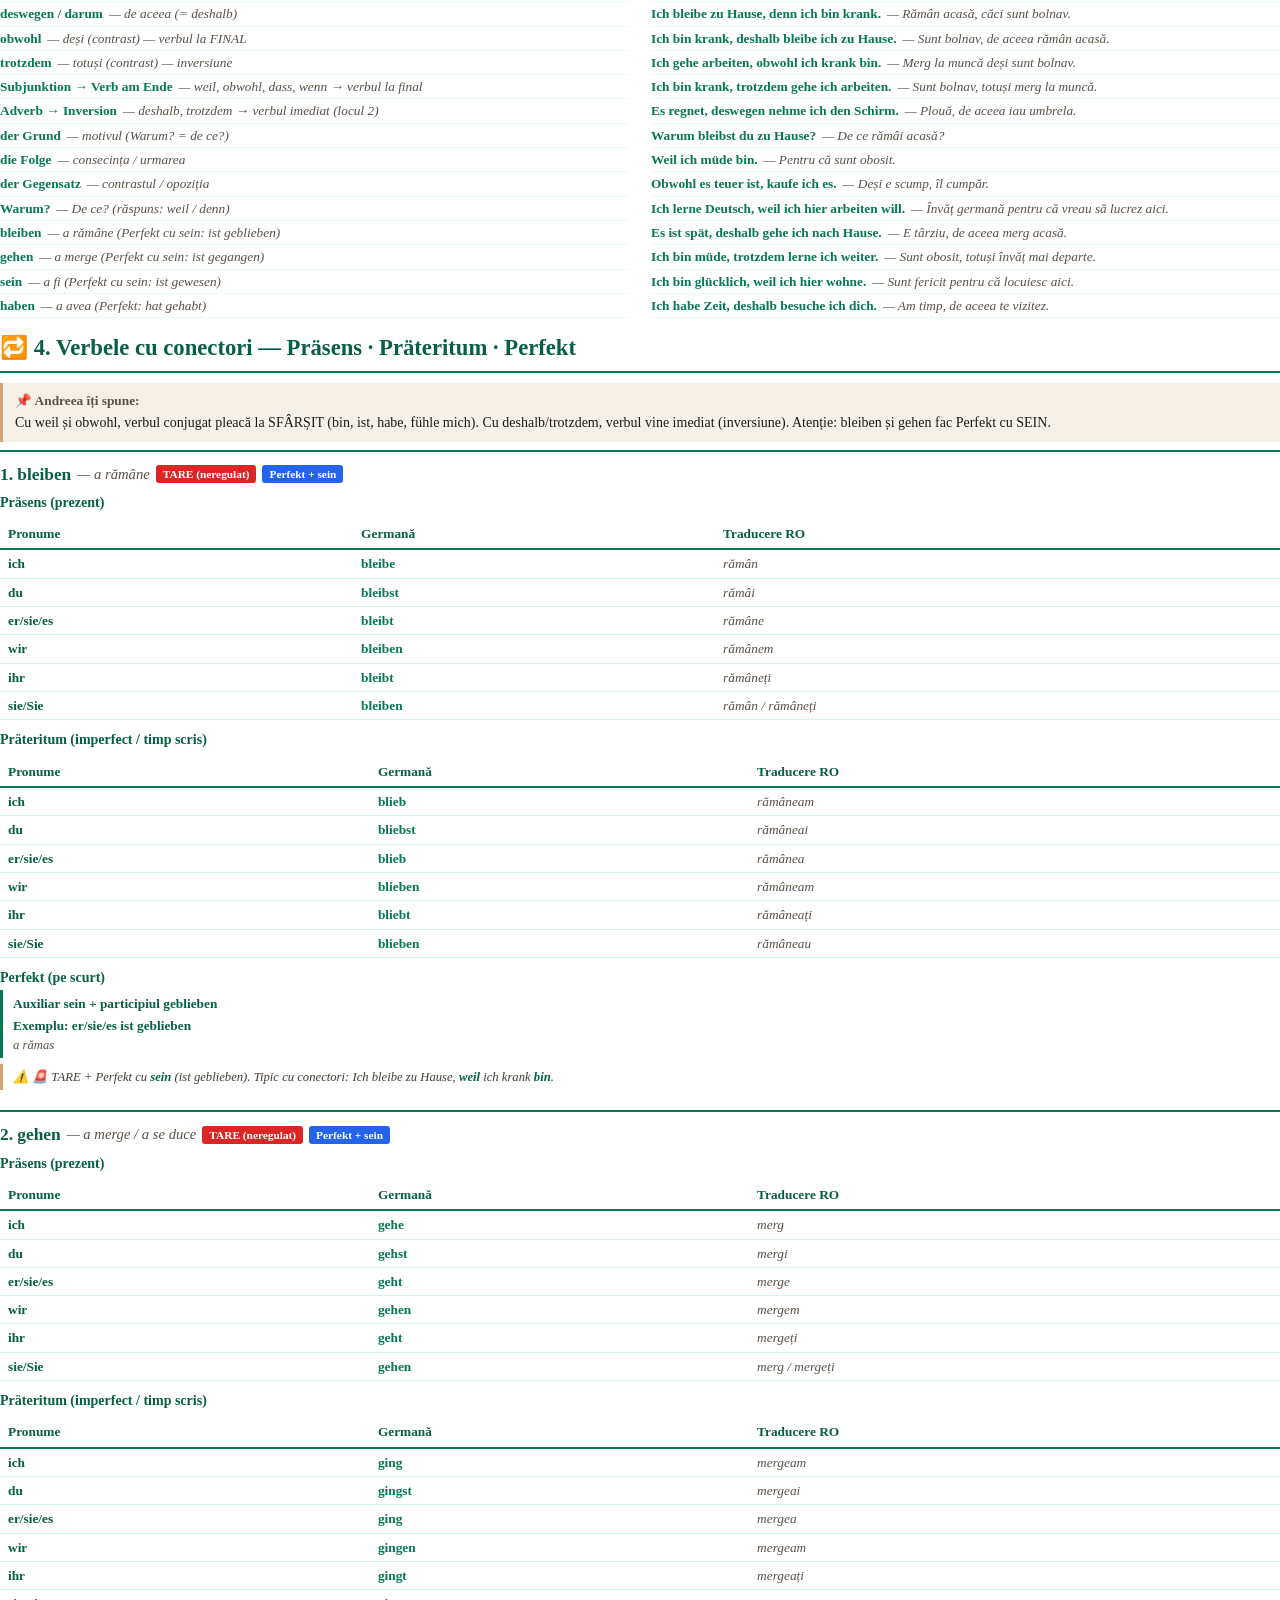
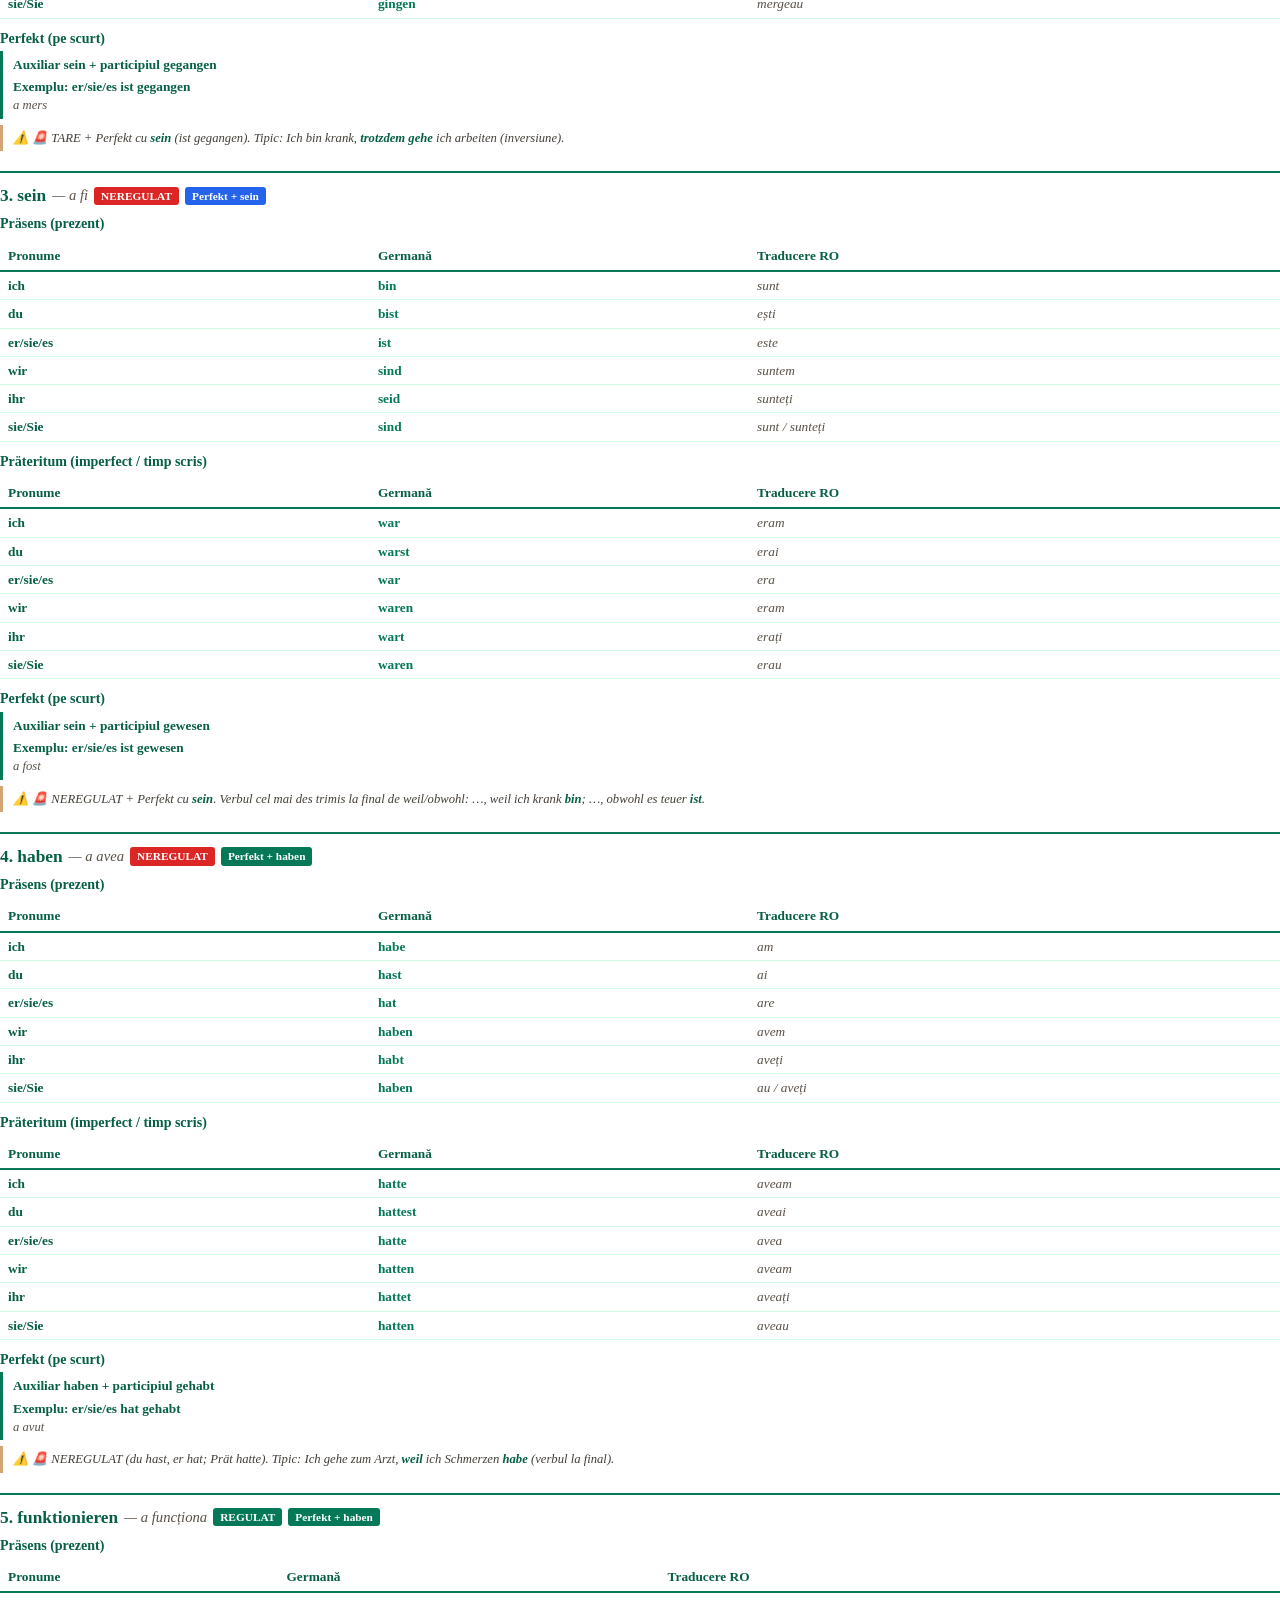
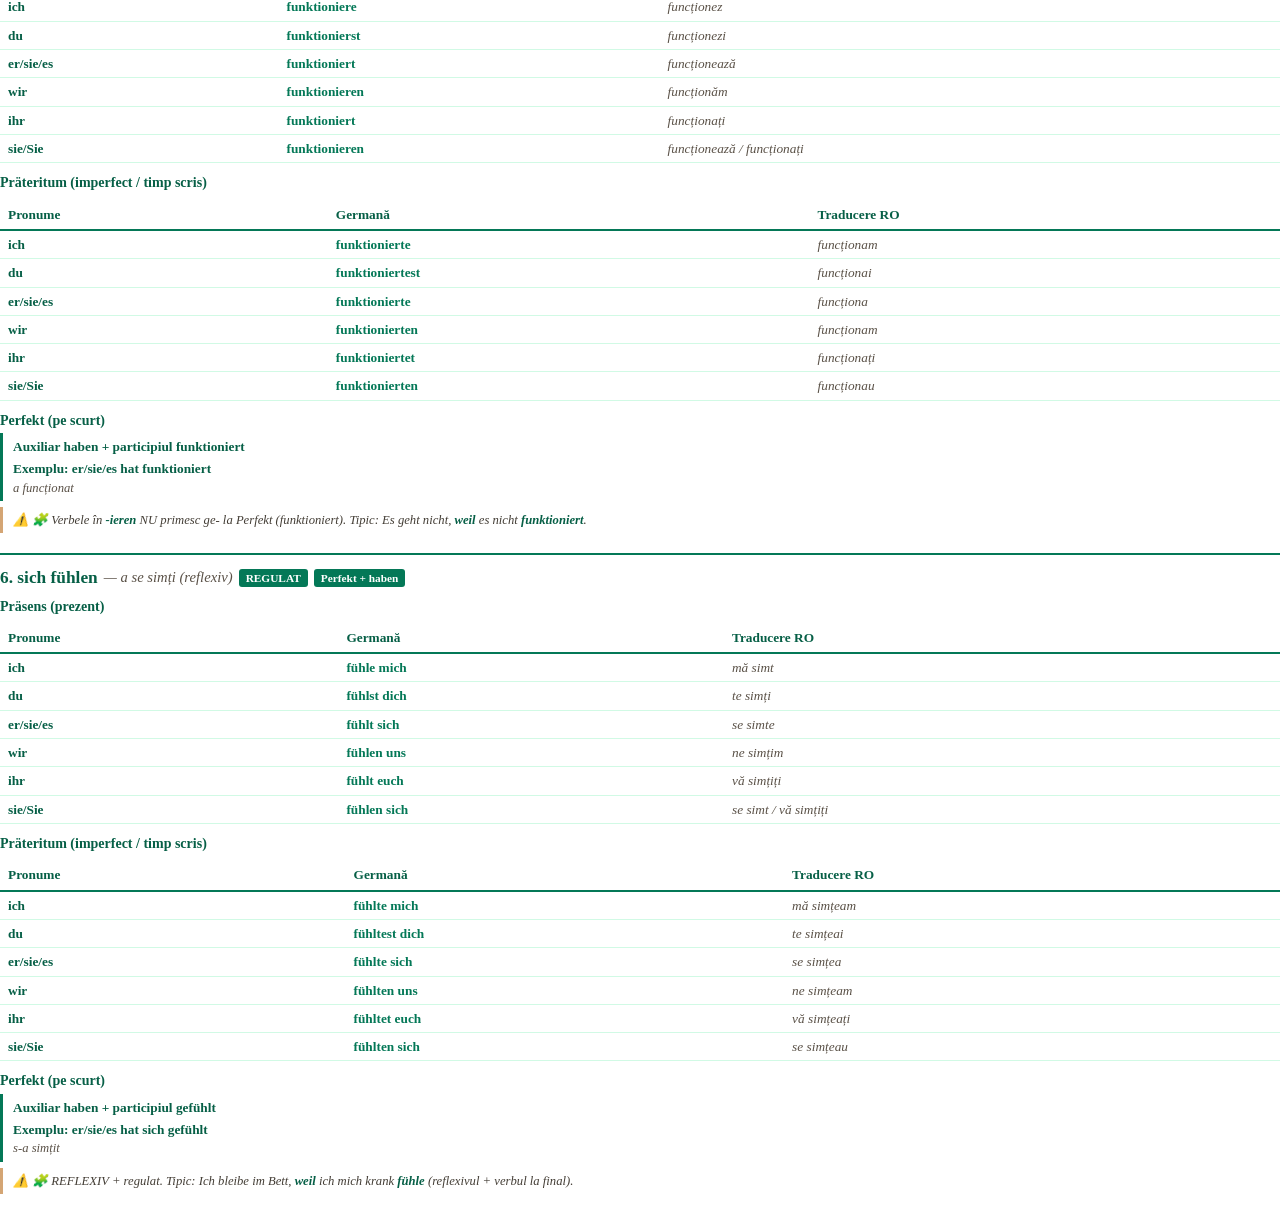
==== commit 846ccdb4: "Rebrand v2 culori: crem + auriu + emerald (mustar v1 eliminat) + PDF regenerat Co-Authored-By: Claud" ====
--- a/pdf.html
+++ b/pdf.html
@@ -26,7 +26,7 @@
         * { box-sizing: border-box; margin: 0; padding: 0; }
         body {
             font-family: 'Georgia', 'Times New Roman', serif;
-            color: #1f2937;
+            color: #1F1B16;
             line-height: 1.45;
             font-size: 10.5pt;
             -webkit-print-color-adjust: exact;
@@ -59,13 +59,13 @@
         .cast-card { text-align: center; font-size: 8.5pt; page-break-inside: avoid; }
         .cast-card img { width: 50px; height: 50px; border-radius: 50%; object-fit: cover; display: block; margin: 0 auto 4px; border: 2px solid #047857; }
         .cast-card .name { color: #065f46; font-weight: bold; font-size: 9pt; display: block; }
-        .cast-card .detail { color: #6b7280; font-style: italic; font-size: 7.5pt; display: block; }
+        .cast-card .detail { color: #5A5147; font-style: italic; font-size: 7.5pt; display: block; }
         /* ===== ANDREEA NOTE AVATAR — 44×56px (regula 15 PERSONAJE) ===== */
-        .andreea-note { display: flex; gap: 10px; align-items: flex-start; background: #fffbeb; border-left: 3px solid #f59e0b; padding: 8px 12px; margin: 8px 0; page-break-inside: avoid; }
+        .andreea-note { display: flex; gap: 10px; align-items: flex-start; background: #F5F0E8; border-left: 3px solid #D4A574; padding: 8px 12px; margin: 8px 0; page-break-inside: avoid; }
         .andreea-note-avatar { width: 44px; height: 56px; object-fit: contain; flex-shrink: 0; }
         .andreea-note-content { flex: 1; }
-        .andreea-note-content .speaker { font-weight: bold; color: #92400e; font-size: 10pt; margin-bottom: 3px; }
-        .andreea-note-content .text { color: #78350f; font-size: 9.5pt; font-style: italic; line-height: 1.5; }
+        .andreea-note-content .speaker { font-weight: bold; color: #5A5147; font-size: 10pt; margin-bottom: 3px; }
+        .andreea-note-content .text { color: #5A5147; font-size: 9.5pt; font-style: italic; line-height: 1.5; }
         .cover-divider {
             width: 140px;
             height: 3px;
@@ -82,7 +82,7 @@
         }
         .cover-subtitle {
             font-size: 13pt;
-            color: #6b7280;
+            color: #5A5147;
             font-style: italic;
             margin-bottom: 8px;
         }
@@ -100,7 +100,7 @@
         }
         .cover-series {
             font-size: 10pt;
-            color: #6b7280;
+            color: #5A5147;
             margin-bottom: 80px;
         }
         .cover-copyright {
@@ -111,7 +111,7 @@
         }
         .cover-notice {
             font-size: 9pt;
-            color: #9ca3af;
+            color: #8a8175;
             font-style: italic;
             margin-top: 6px;
         }
@@ -146,7 +146,7 @@
         }
         p { margin-bottom: 6px; }
         strong { color: #065f46; }
-        em { color: #4b5563; font-style: italic; }
+        em { color: #433d35; font-style: italic; }
         ul, ol { margin: 4px 0 8px 22px; }
         li { margin-bottom: 2px; }
 
@@ -164,7 +164,7 @@
             margin-bottom: 4px;
         }
         .info-box { border-left-color: #3b82f6; }
-        .warn-box { border-left-color: #f59e0b; }
+        .warn-box { border-left-color: #D4A574; }
         .example-box {
             border-left: 2px dashed #047857;
             padding: 4px 12px;
@@ -172,7 +172,7 @@
             page-break-inside: avoid;
         }
         .example-box .de { color: #065f46; font-weight: 600; }
-        .example-box .ro { color: #6b7280; font-style: italic; font-size: 9.5pt; margin-top: 1px; }
+        .example-box .ro { color: #5A5147; font-style: italic; font-size: 9.5pt; margin-top: 1px; }
 
         /* Tables (header alb cu border verde — economie de cerneală) */
         table {
@@ -197,8 +197,8 @@
         }
         table tr:nth-child(even) td { background: transparent; }
         td.verb { color: #047857; font-weight: bold; }
-        td.ro-text { color: #6b7280; font-style: italic; }
-        .ro-translation { display: block; color: #6b7280; font-style: italic; font-size: 9pt; margin-top: 1px; }
+        td.ro-text { color: #5A5147; font-style: italic; }
+        .ro-translation { display: block; color: #5A5147; font-style: italic; font-size: 9pt; margin-top: 1px; }
 
         /* Dialog (minimalist — fără fundal colorat) */
         .dialog-line {
@@ -209,7 +209,7 @@
         .dialog-line.left { border-left: 3px solid #3b82f6; }
         .dialog-line.right { border-left: 3px solid #047857; }
         .dialog-line .speaker { font-weight: bold; }
-        .dialog-line .ro { color: #6b7280; font-style: italic; font-size: 9.5pt; margin-top: 2px; }
+        .dialog-line .ro { color: #5A5147; font-style: italic; font-size: 9.5pt; margin-top: 2px; }
 
         /* Exercise blocks */
         .ex-block {
@@ -218,11 +218,11 @@
         }
         .ex-block h3 { color: #065f46; font-size: 12pt; margin-bottom: 5px; }
         .ex-block .instruction {
-            border-left: 3px solid #f59e0b;
+            border-left: 3px solid #D4A574;
             padding: 4px 12px;
             margin-bottom: 6px;
             font-size: 9.5pt;
-            color: #78350f;
+            color: #5A5147;
             font-style: italic;
         }
         .rezolvare-banner {
@@ -260,7 +260,7 @@
             margin-top: 2px;
         }
         .ex-a::before { content: "✓ Rezolvare: "; color: #065f46; }
-        .ex-explanation { color: #6b7280; font-size: 9pt; font-style: italic; margin-top: 1px; }
+        .ex-explanation { color: #5A5147; font-size: 9pt; font-style: italic; margin-top: 1px; }
 
         /* Flashcard list (compact 2-col) */
         .flashcards-grid {
@@ -275,7 +275,7 @@
             font-size: 10pt;
         }
         .fc-row .de { color: #047857; font-weight: bold; }
-        .fc-row .ro { color: #6b7280; font-style: italic; margin-left: 6px; }
+        .fc-row .ro { color: #5A5147; font-style: italic; margin-left: 6px; }
 
         /* Verb conjugation cards (minimalist — fără chenar, doar border-top verde) */
         .verb-card {
@@ -292,7 +292,7 @@
             margin-bottom: 6px;
         }
         .verb-card .vh .name { font-size: 13pt; color: #065f46; font-weight: bold; }
-        .verb-card .vh .ro { color: #6b7280; font-style: italic; font-size: 11pt; }
+        .verb-card .vh .ro { color: #5A5147; font-style: italic; font-size: 11pt; }
         .verb-card .vh .badge {
             display: inline-block;
             padding: 1px 7px;
@@ -315,12 +315,12 @@
             font-size: 10pt;
         }
         .verb-card .perfekt-box .de { color: #065f46; font-weight: 600; }
-        .verb-card .perfekt-box .ro { color: #6b7280; font-style: italic; font-size: 9.5pt; }
+        .verb-card .perfekt-box .ro { color: #5A5147; font-style: italic; font-size: 9.5pt; }
         .verb-card .note {
             font-size: 9.5pt;
-            color: #4b5563;
+            color: #433d35;
             padding: 4px 10px;
-            border-left: 3px solid #f59e0b;
+            border-left: 3px solid #D4A574;
             margin-top: 6px;
             font-style: italic;
         }
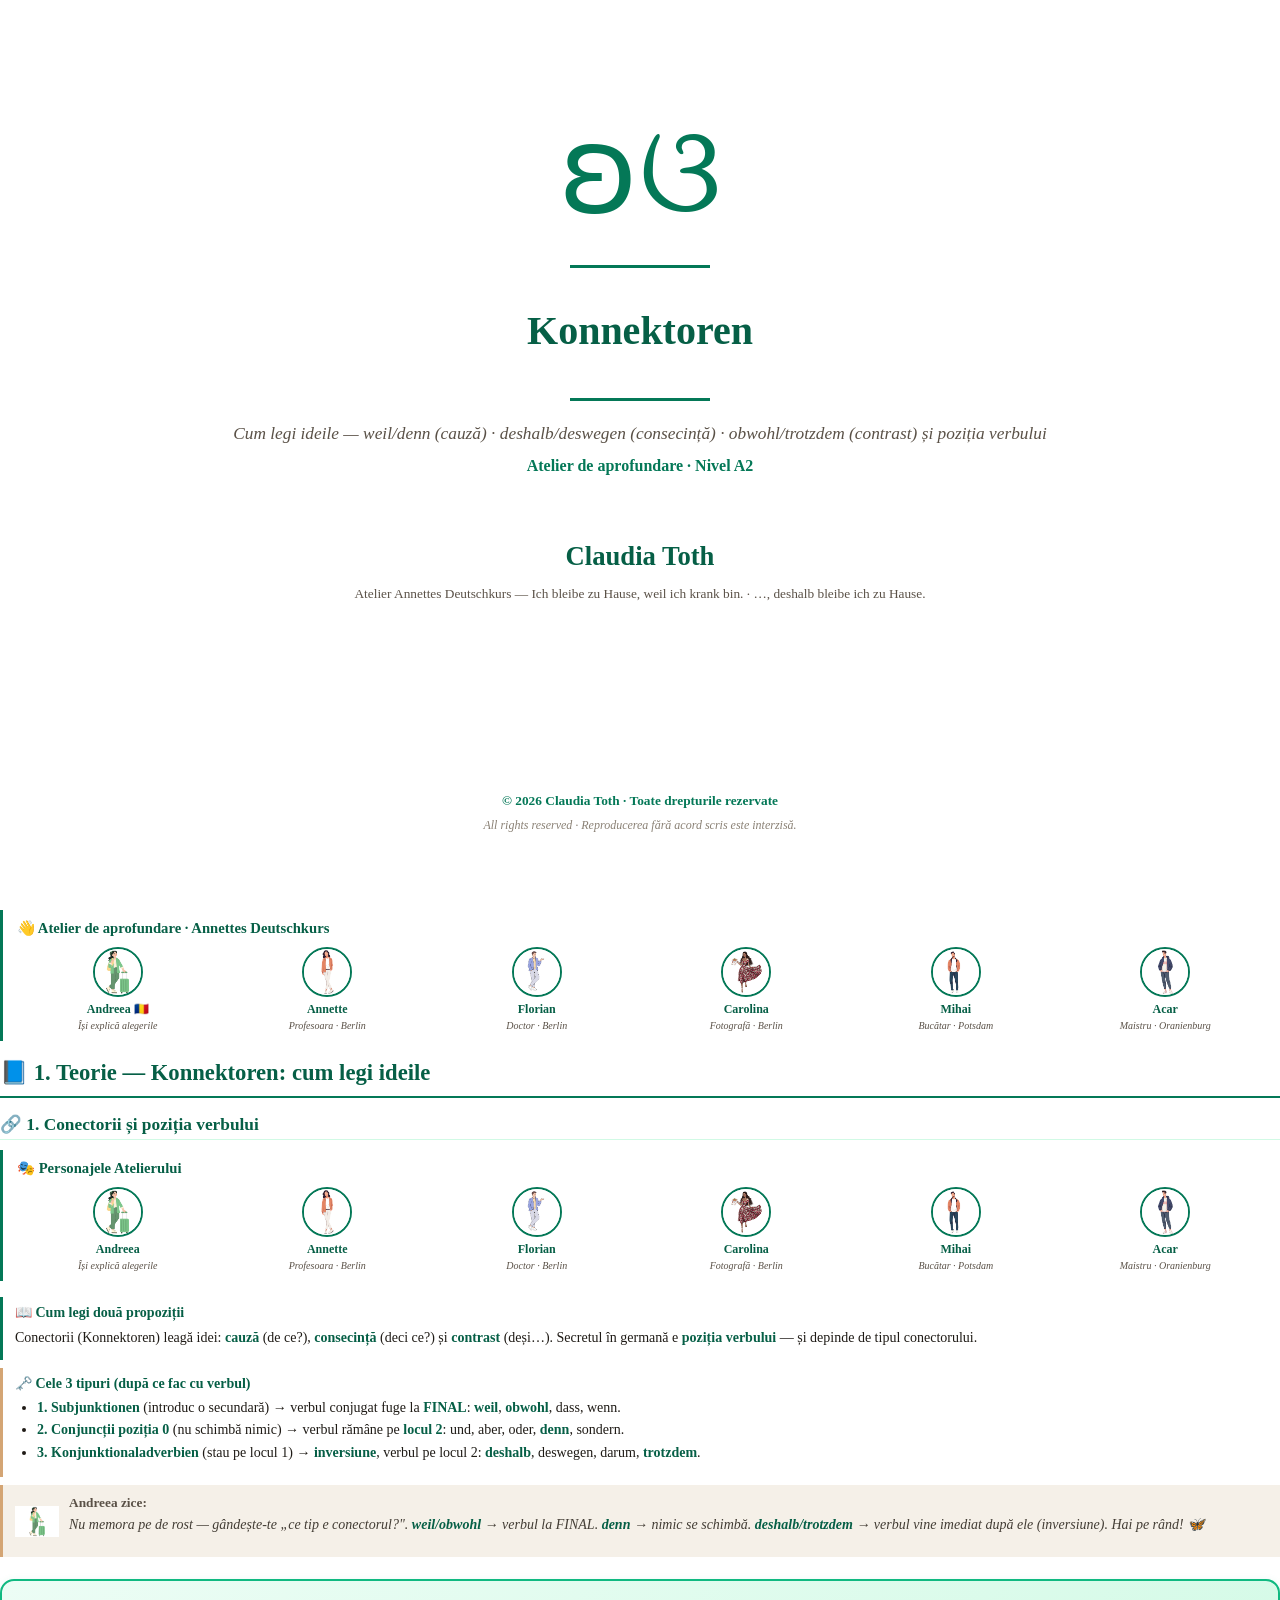
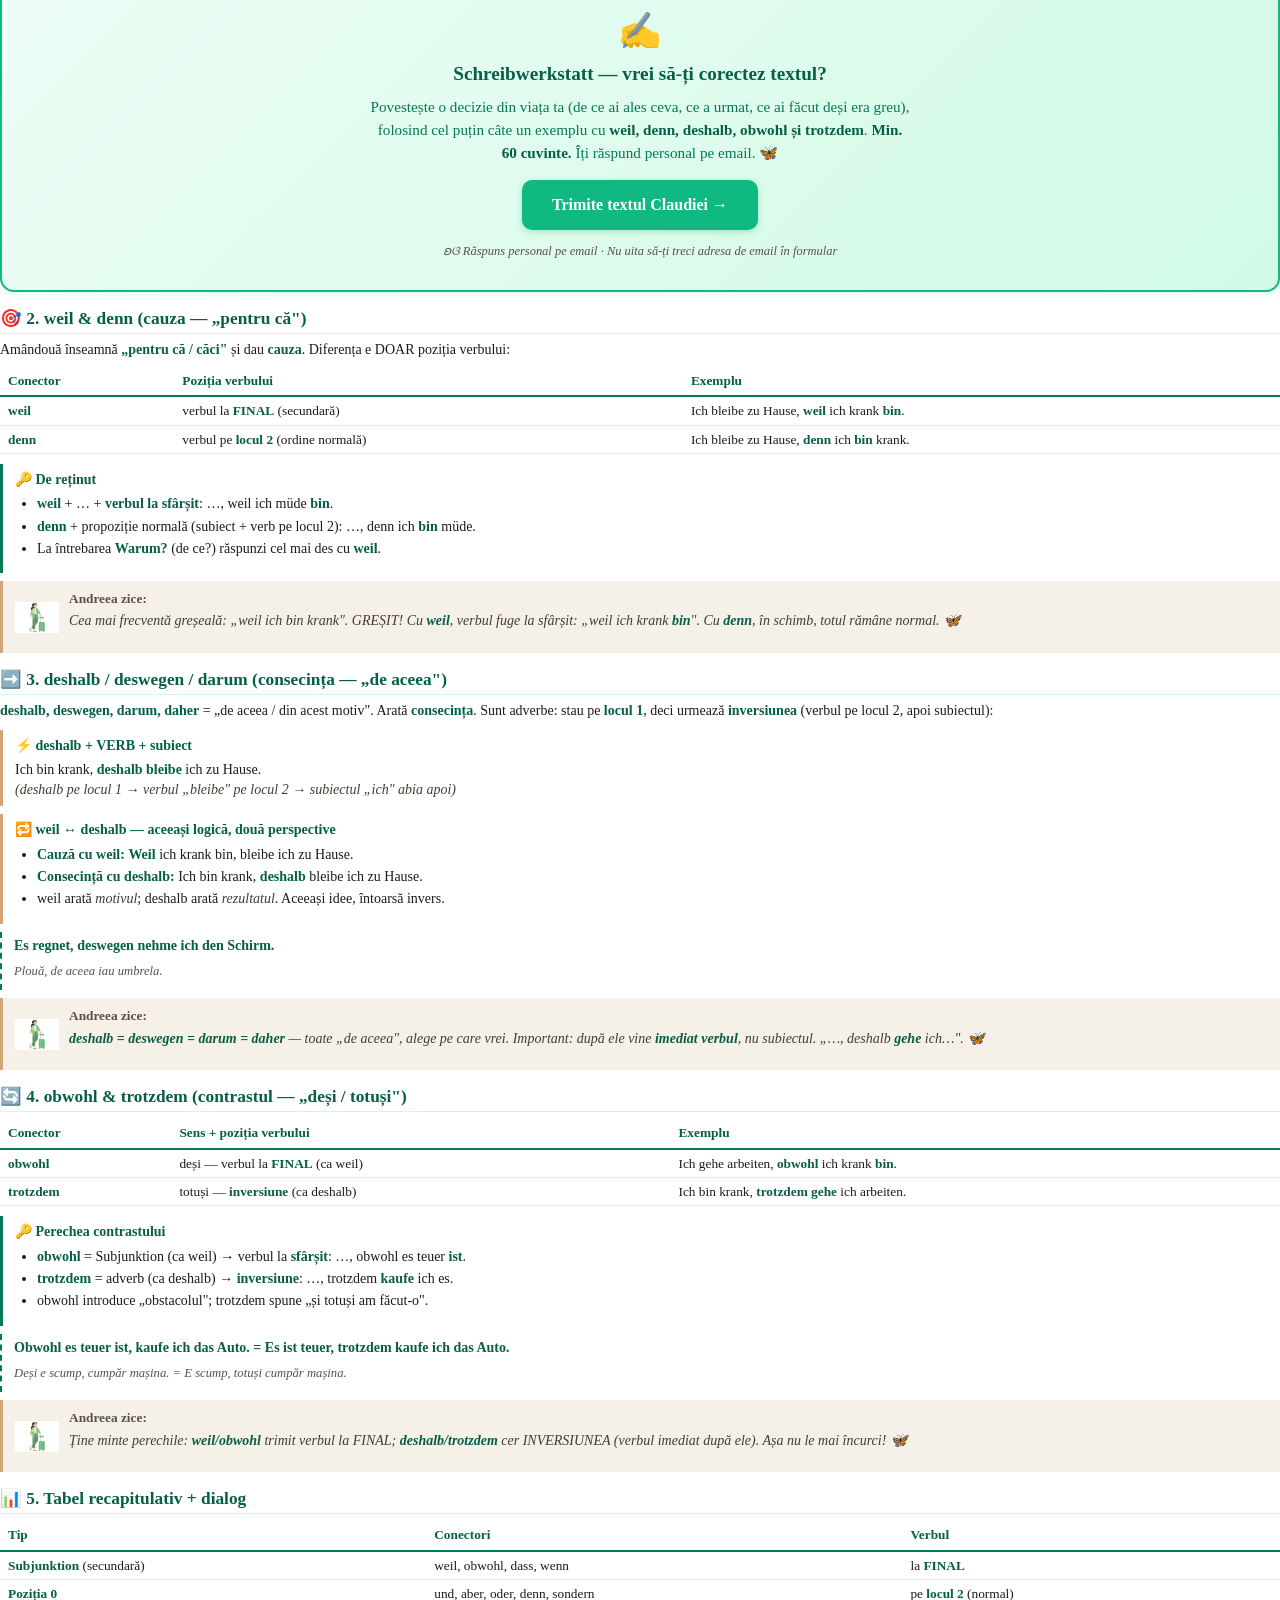
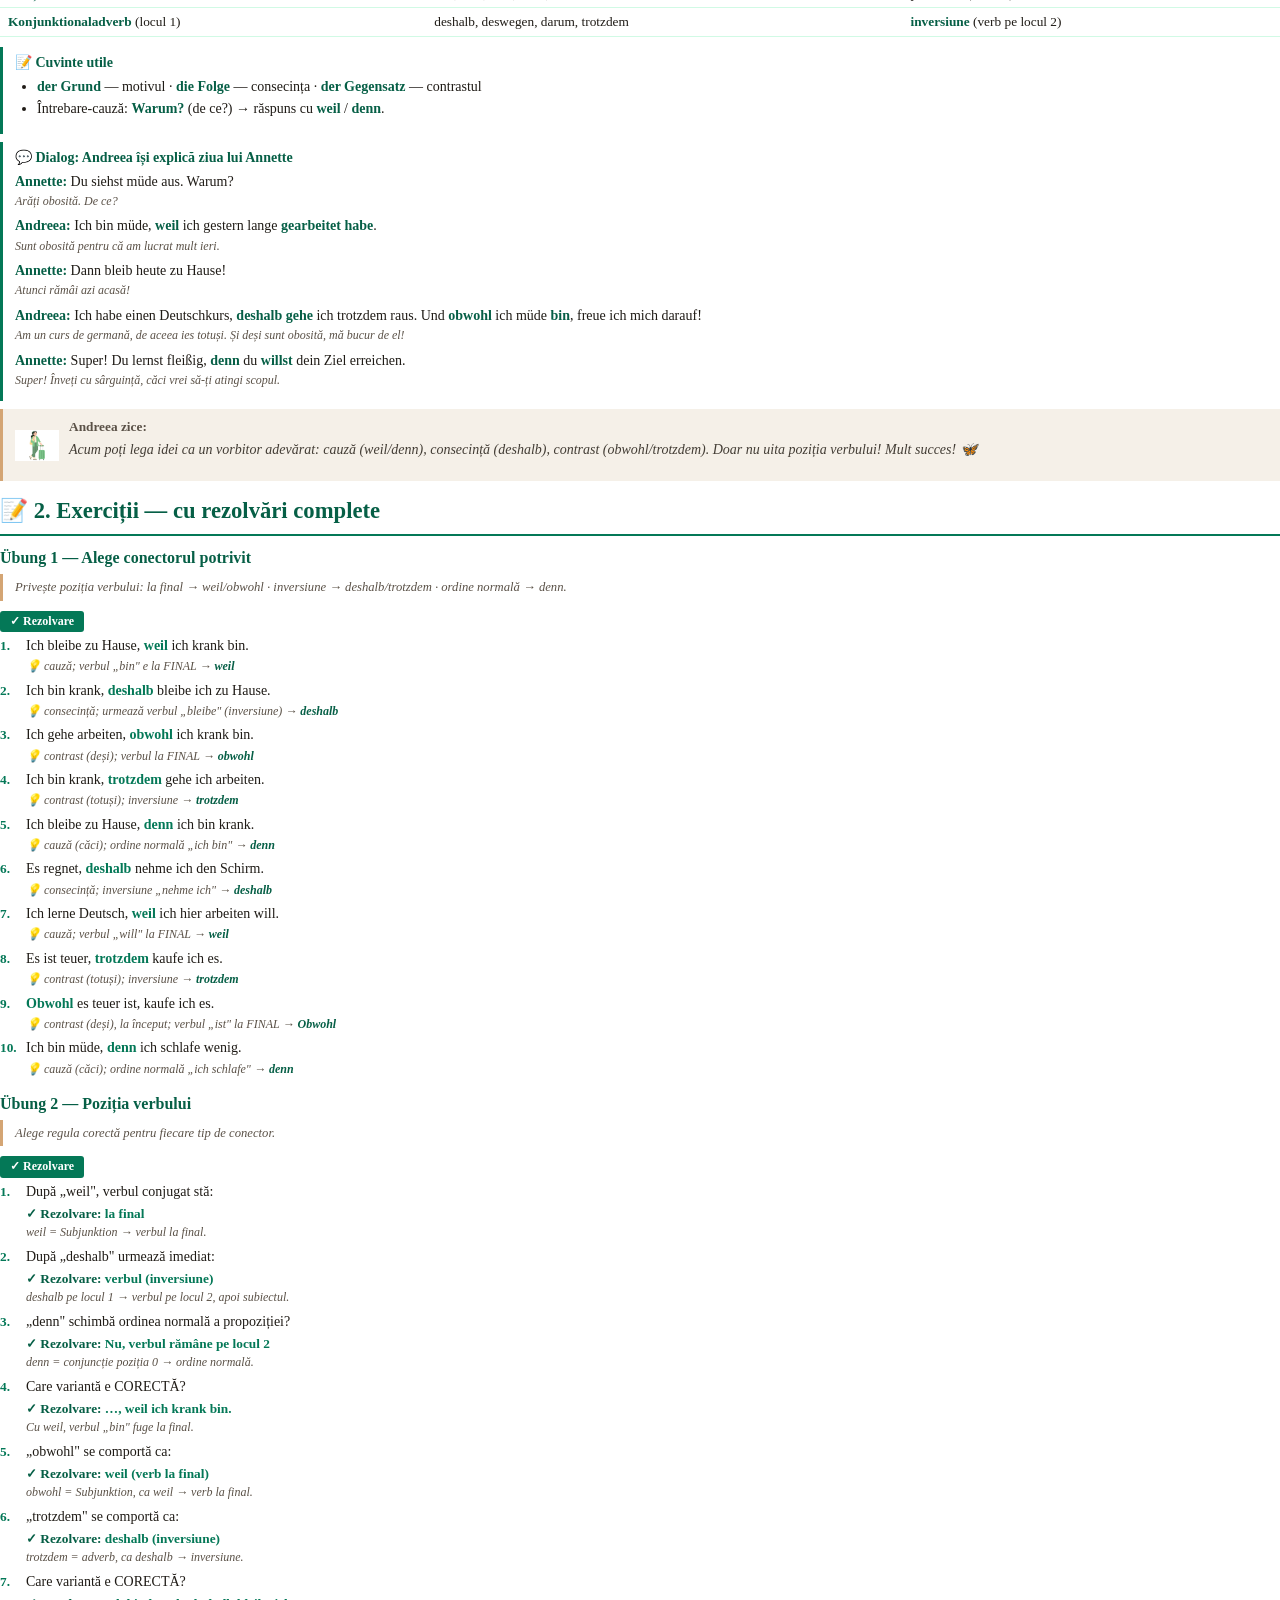
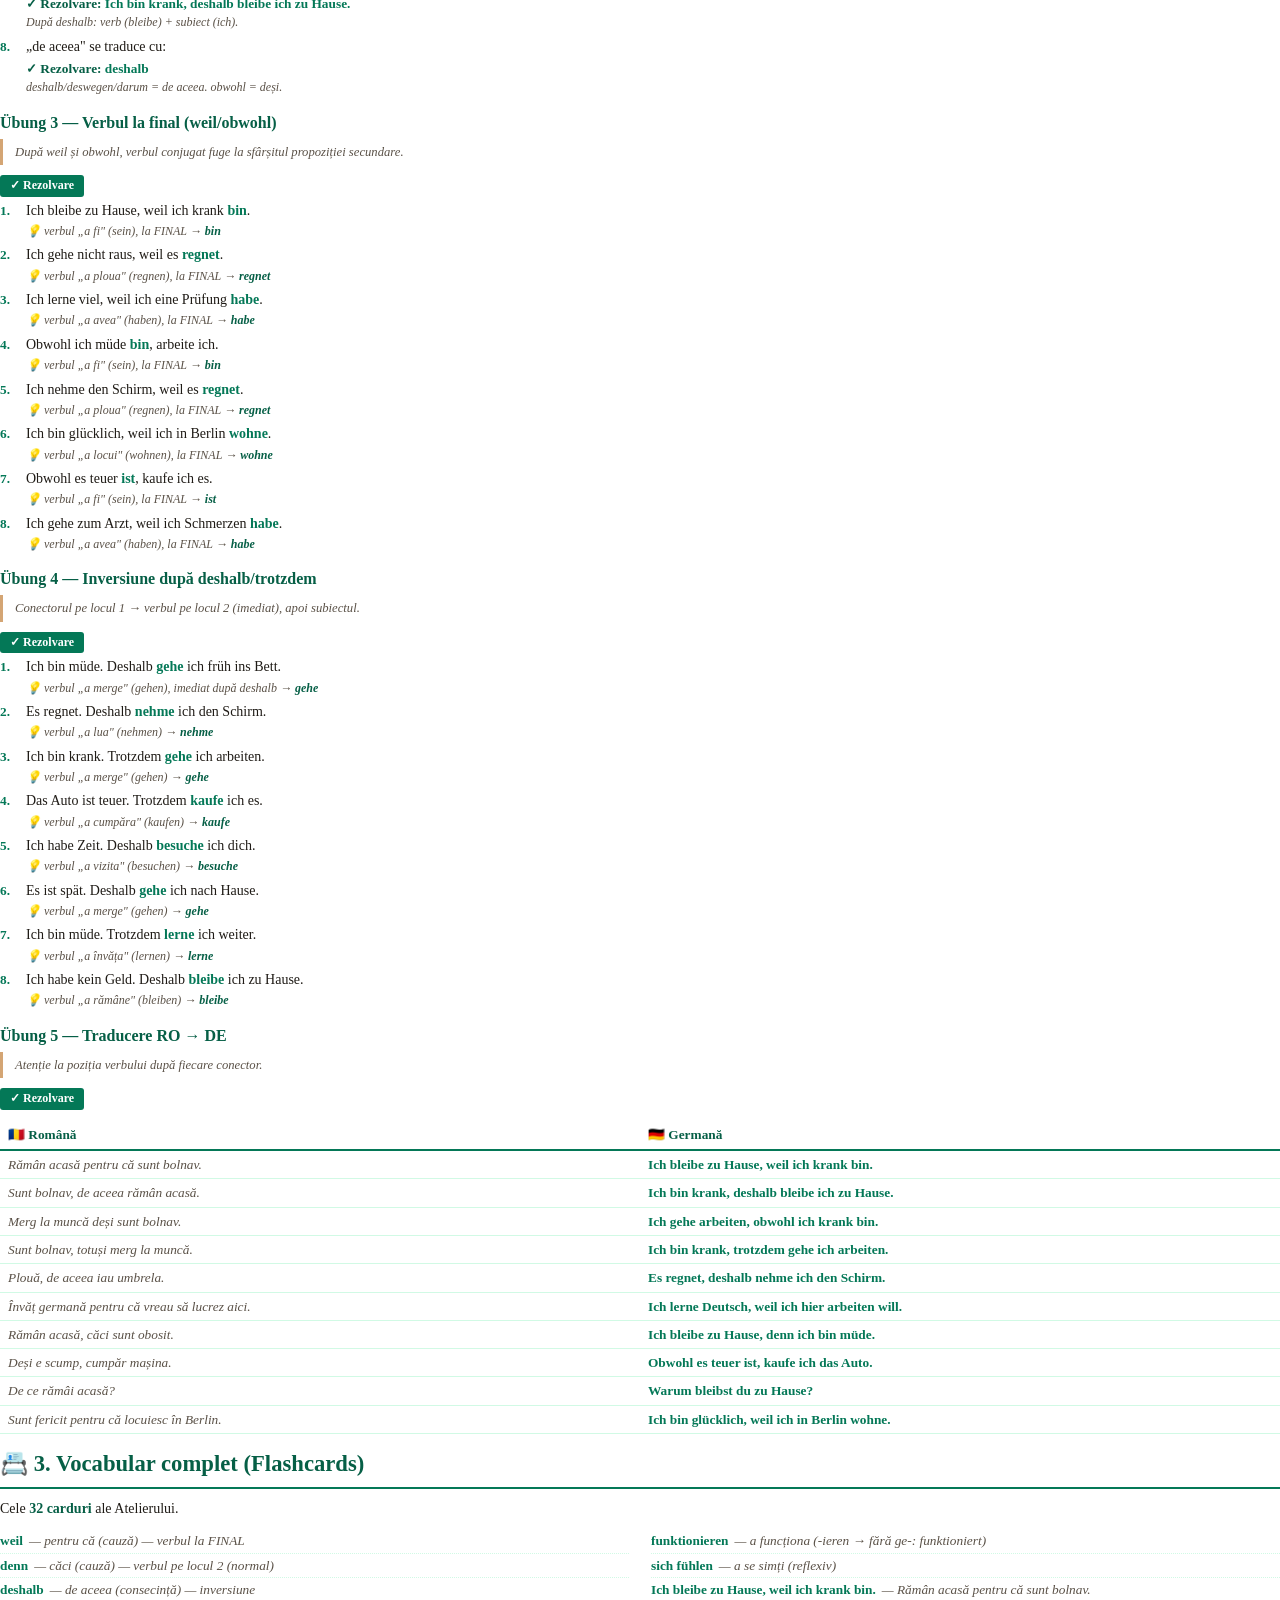
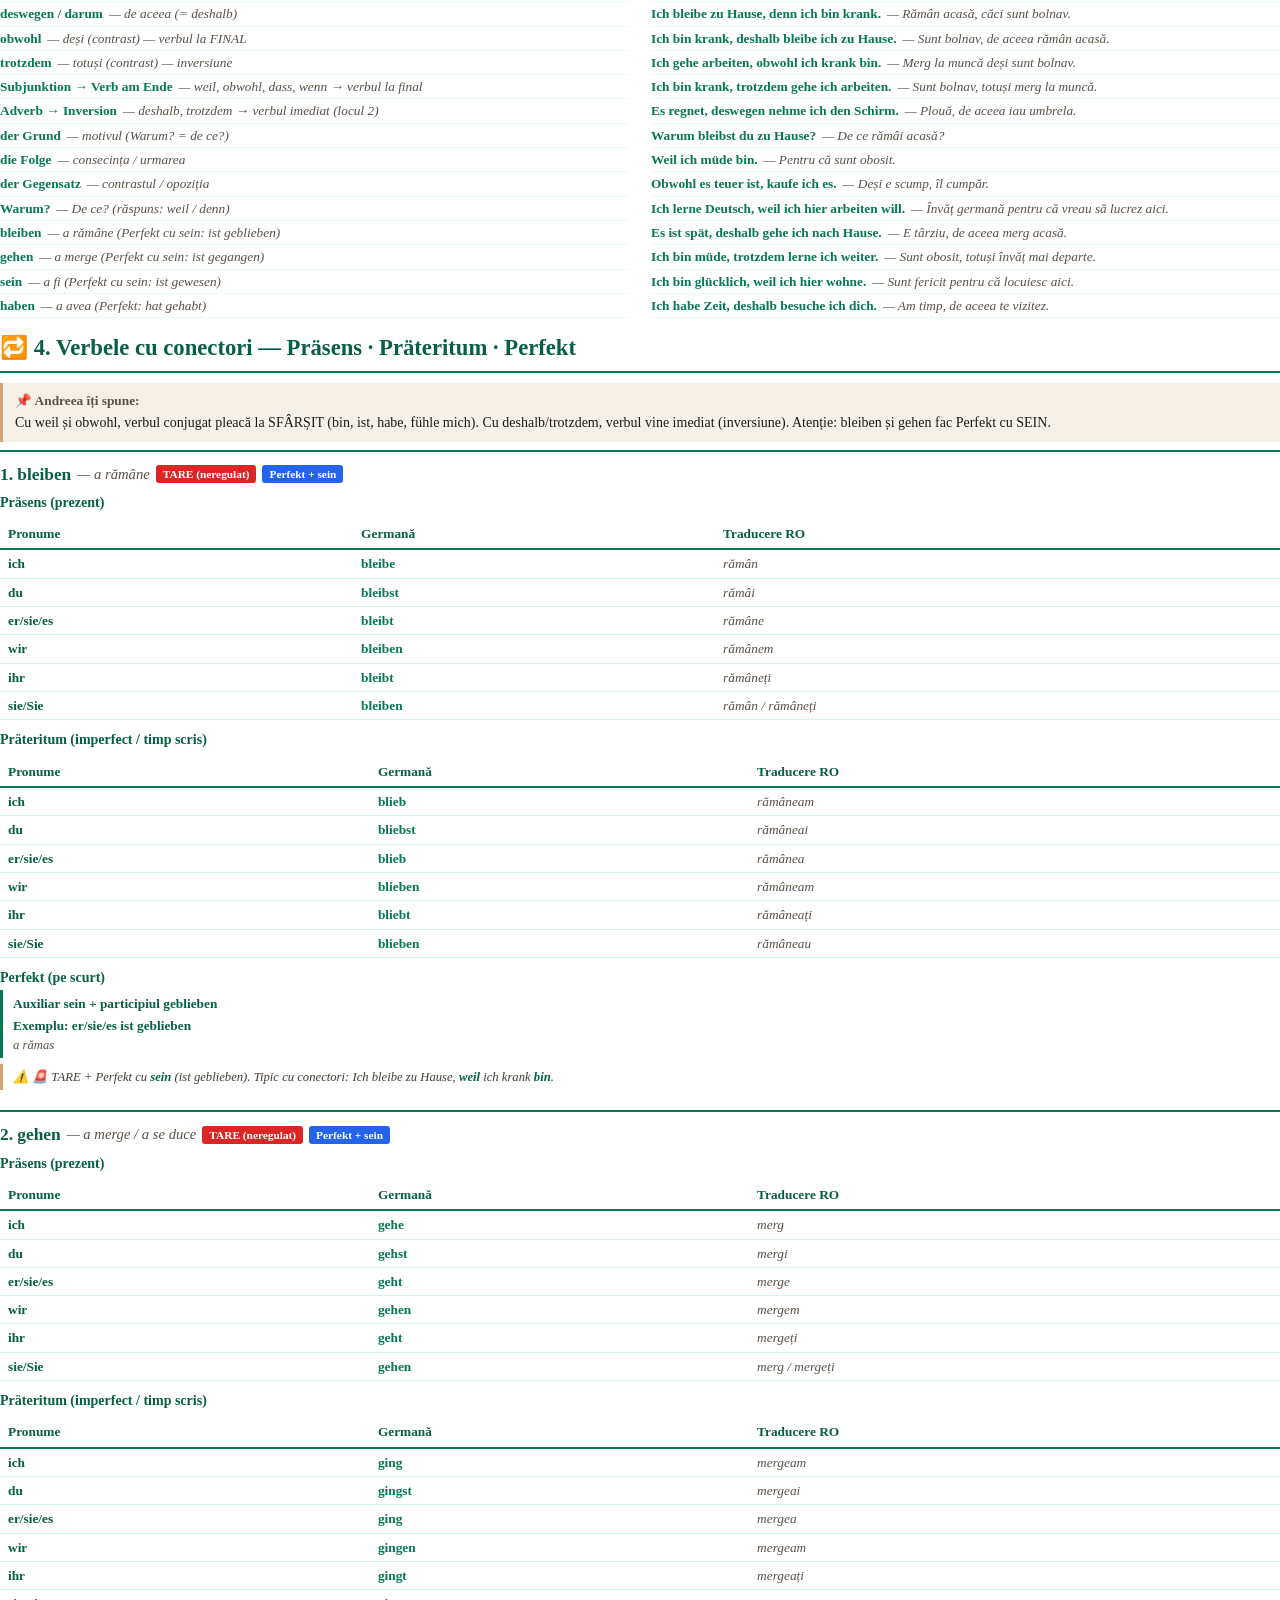
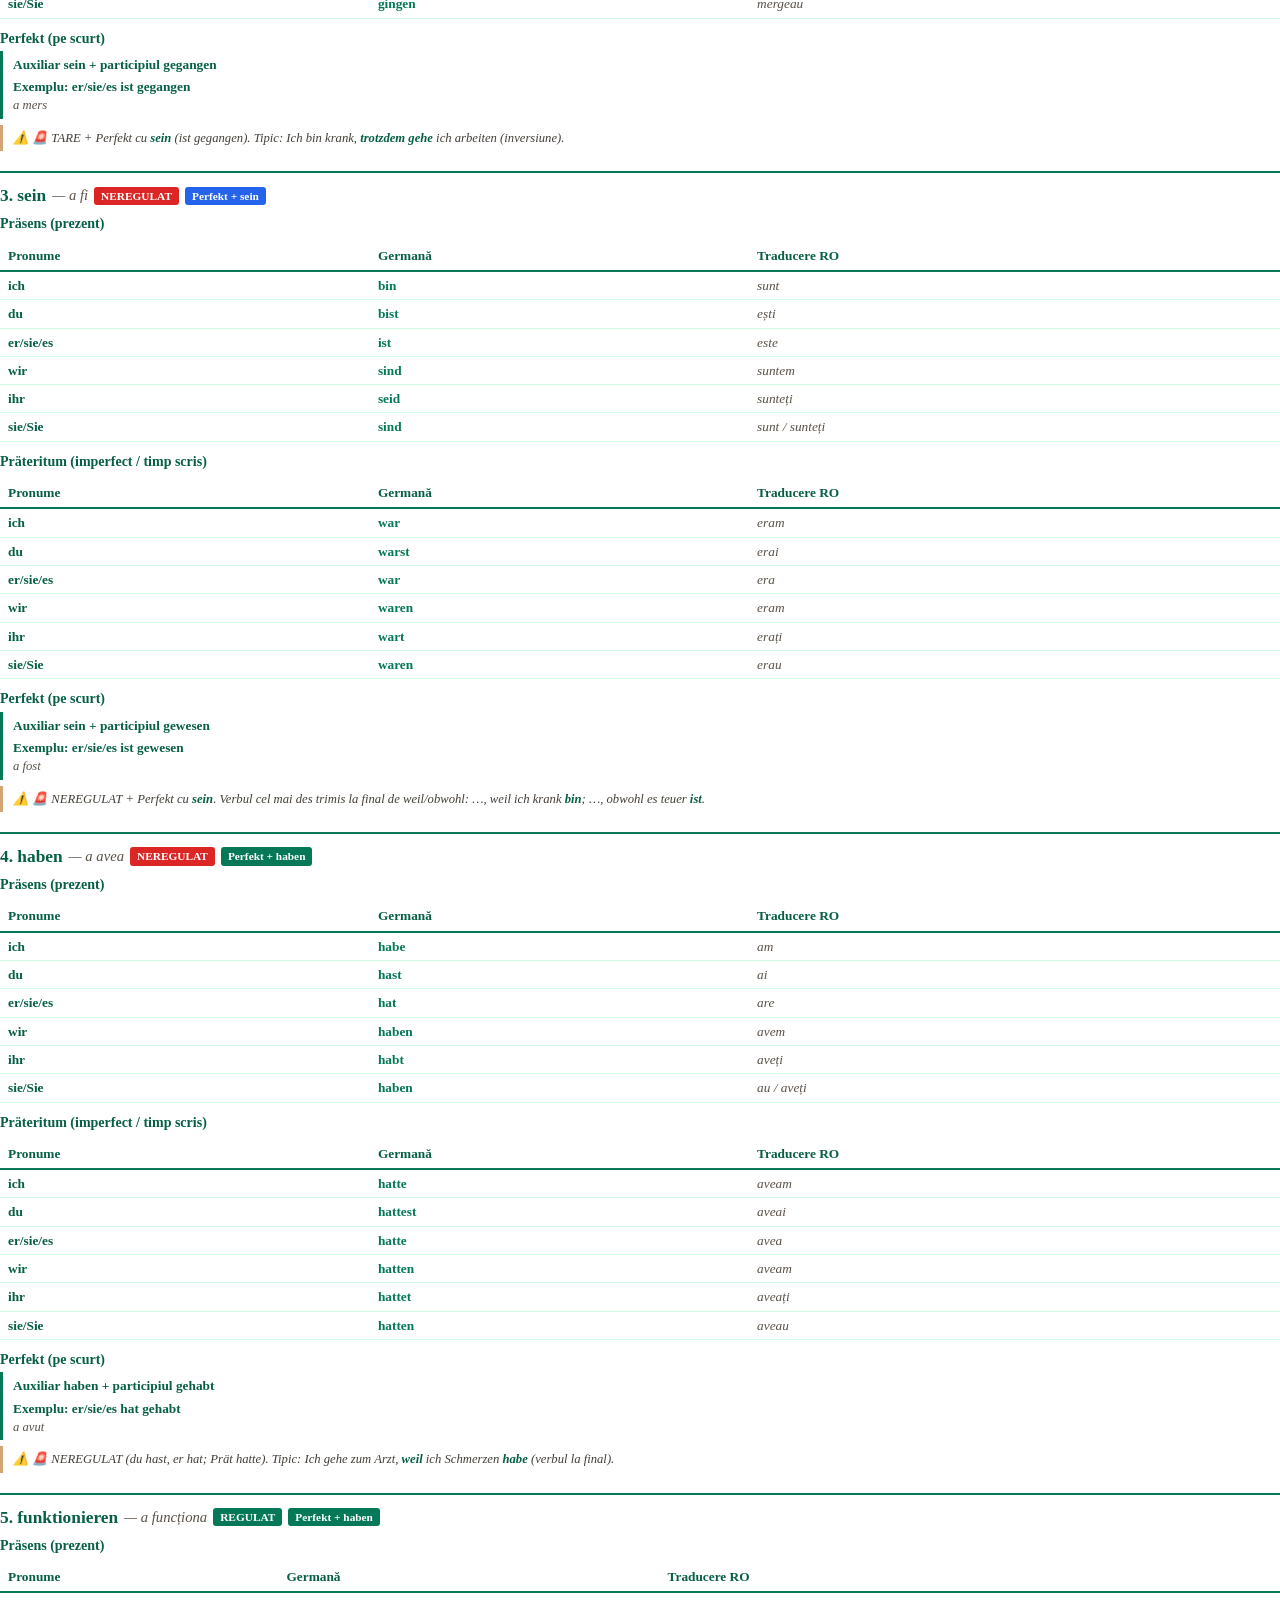
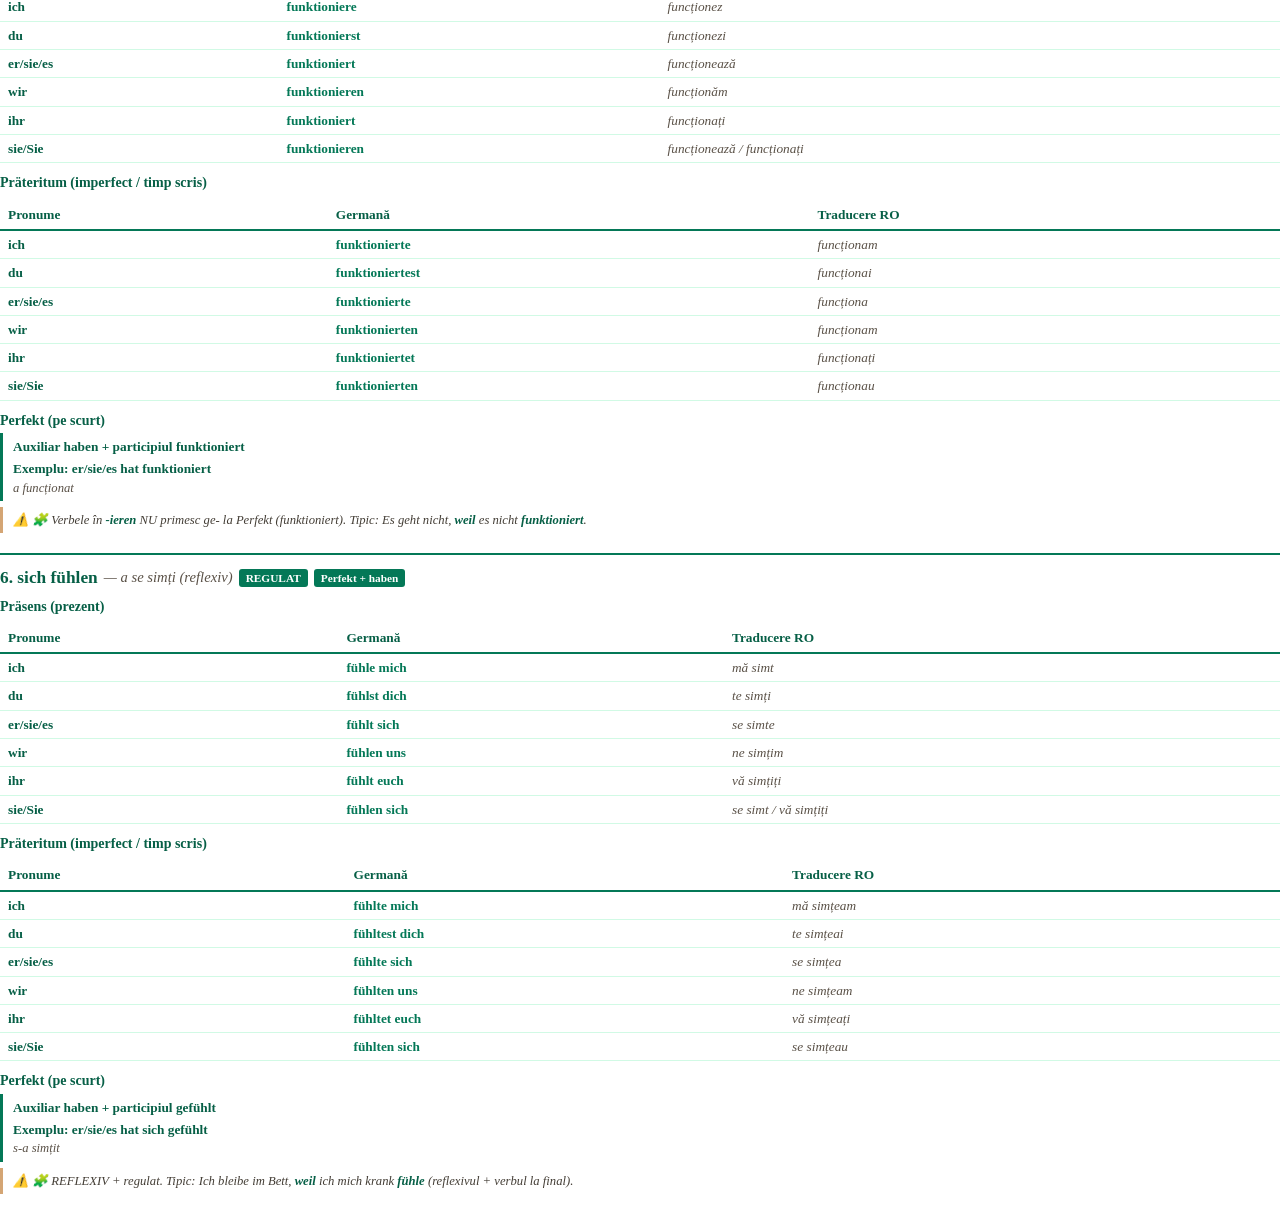
==== commit 2071b785: "Rebrand v2 culori: crem + auriu + emerald (mustar v1 eliminat) + PDF regenerat Co-Authored-By: Claud" ====
--- a/pdf.html
+++ b/pdf.html
@@ -163,7 +163,7 @@
             font-size: 10.5pt;
             margin-bottom: 4px;
         }
-        .info-box { border-left-color: #3b82f6; }
+        .info-box { border-left-color: #D4A574; }
         .warn-box { border-left-color: #D4A574; }
         .example-box {
             border-left: 2px dashed #047857;
@@ -206,7 +206,7 @@
             margin-bottom: 3px;
             page-break-inside: avoid;
         }
-        .dialog-line.left { border-left: 3px solid #3b82f6; }
+        .dialog-line.left { border-left: 3px solid #D4A574; }
         .dialog-line.right { border-left: 3px solid #047857; }
         .dialog-line .speaker { font-weight: bold; }
         .dialog-line .ro { color: #5A5147; font-style: italic; font-size: 9.5pt; margin-top: 2px; }
